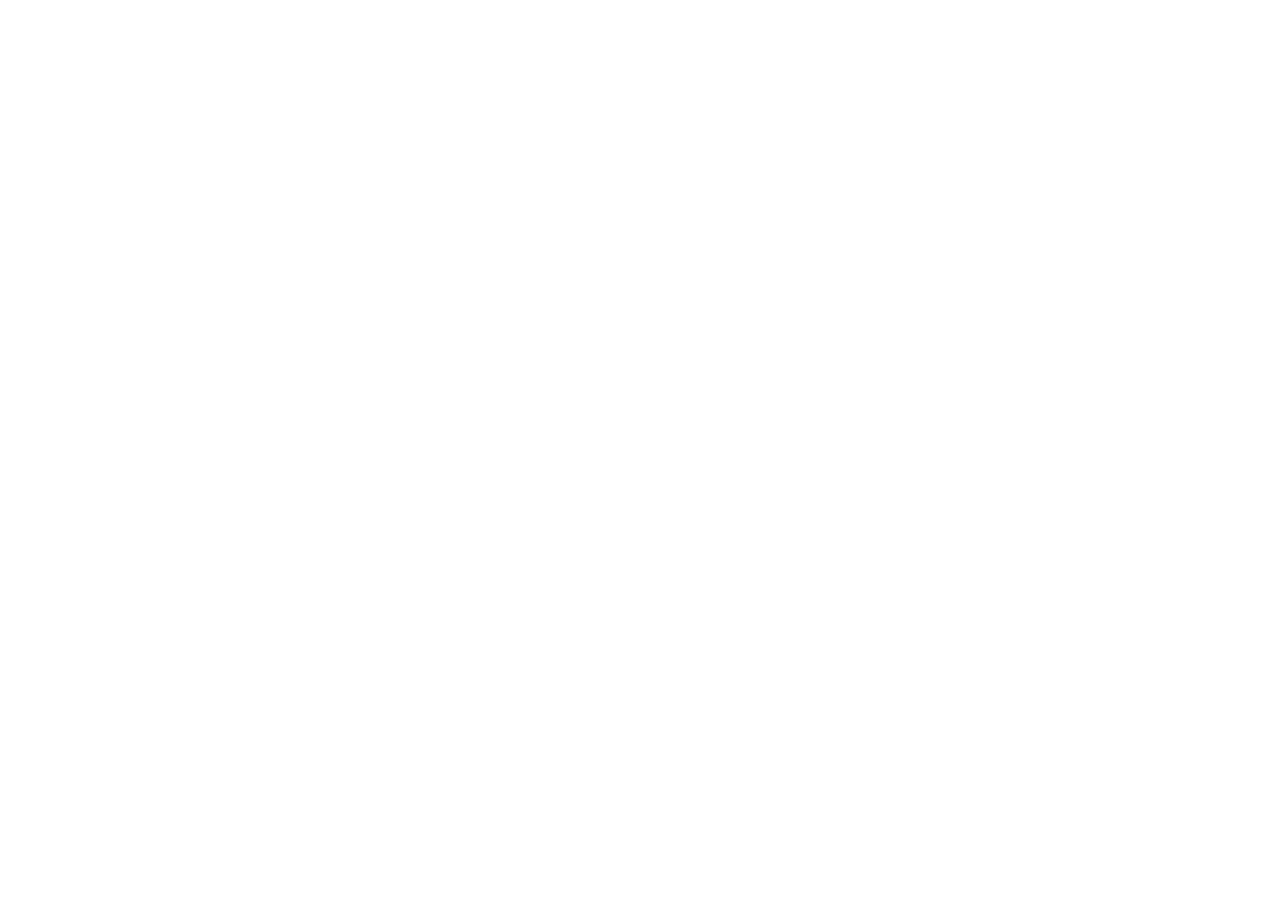
==== index.html @ 00e2d06c "Initial commit" ====
<!DOCTYPE html>
<html lang="ru">
<head>
  <meta charset="UTF-8">
  <meta name="viewport" content="width=device-width, initial-scale=1.0">
  <title>Научиться учиться</title>
</head>
<body>
  <div class="page">
    <header class="header">

    </header>
    <main class="content">
      <section class="description">
      </section>

      <section class="digits">
      </section>

      <section class="feinman">
      </section>

      <section class="kaufman">
      </section>
    </main>
    <footer class="footer">

    </footer>
  </div>
</body>
</html>
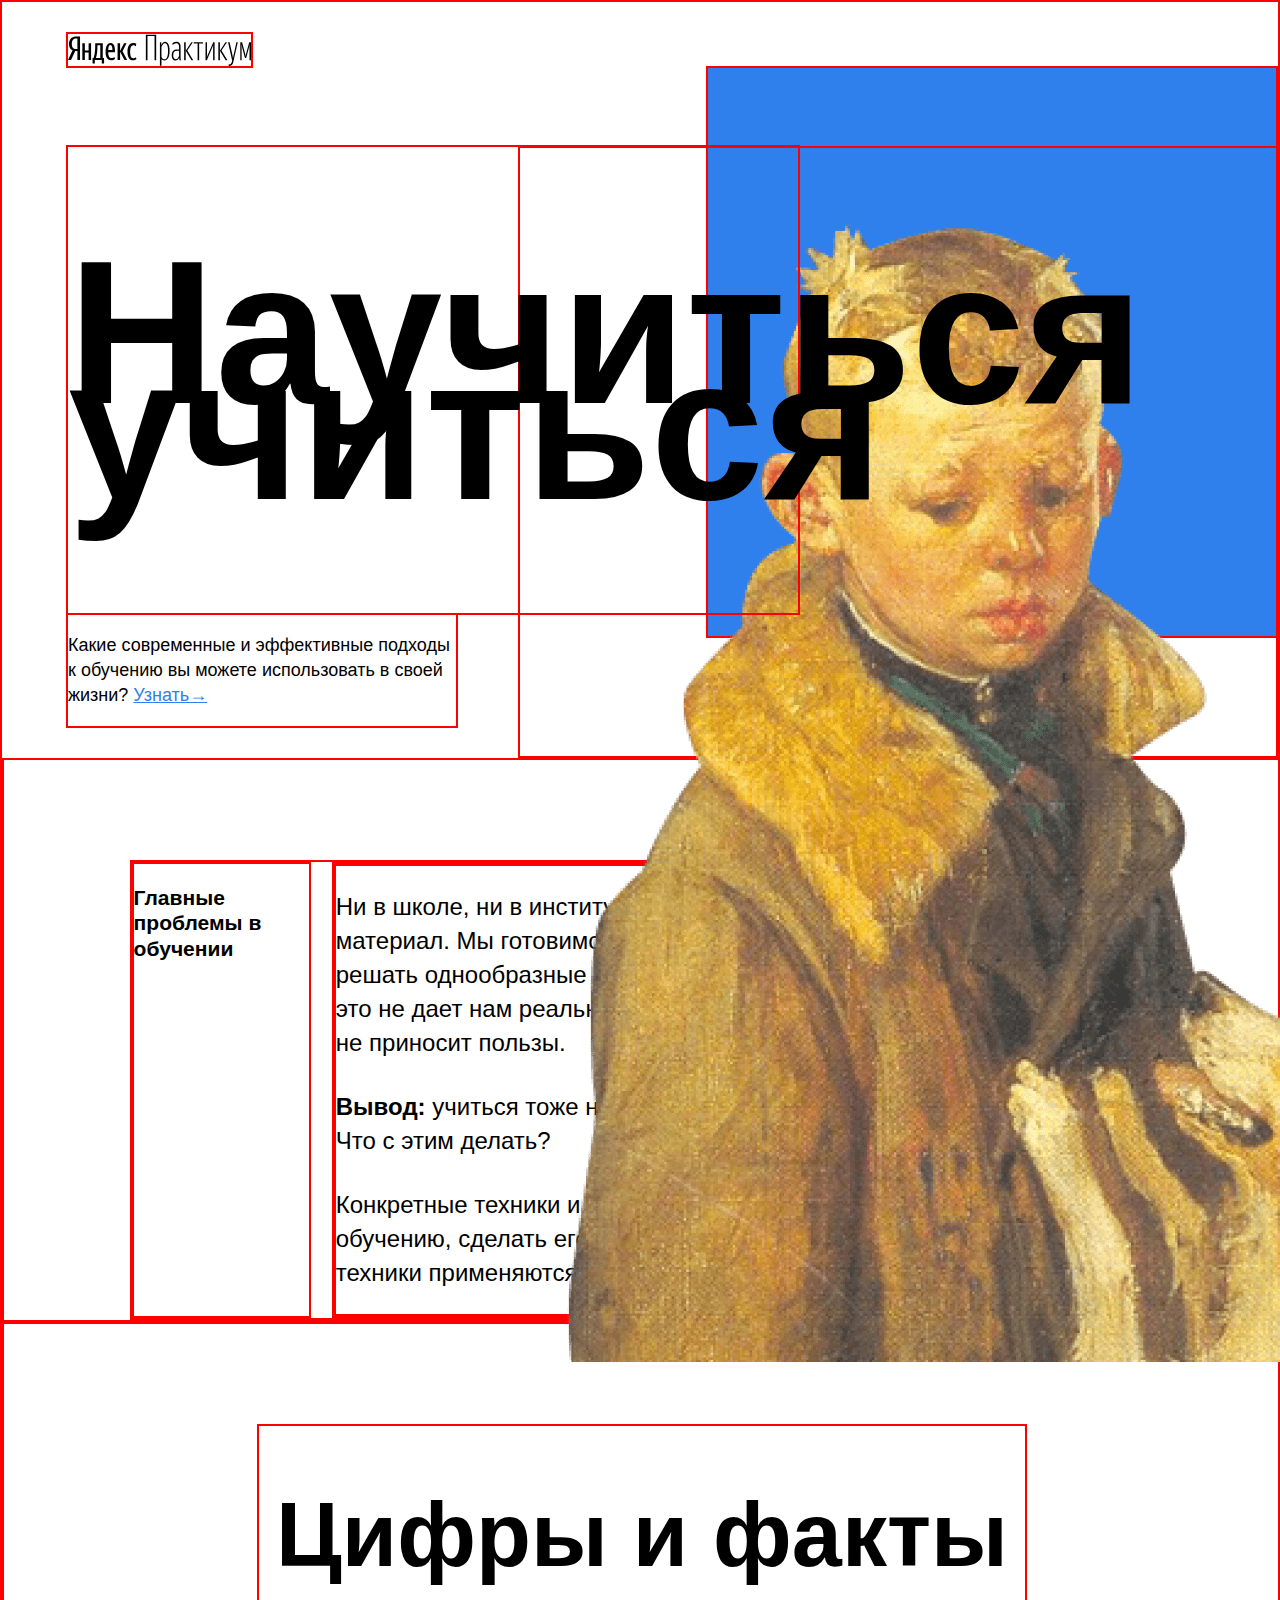
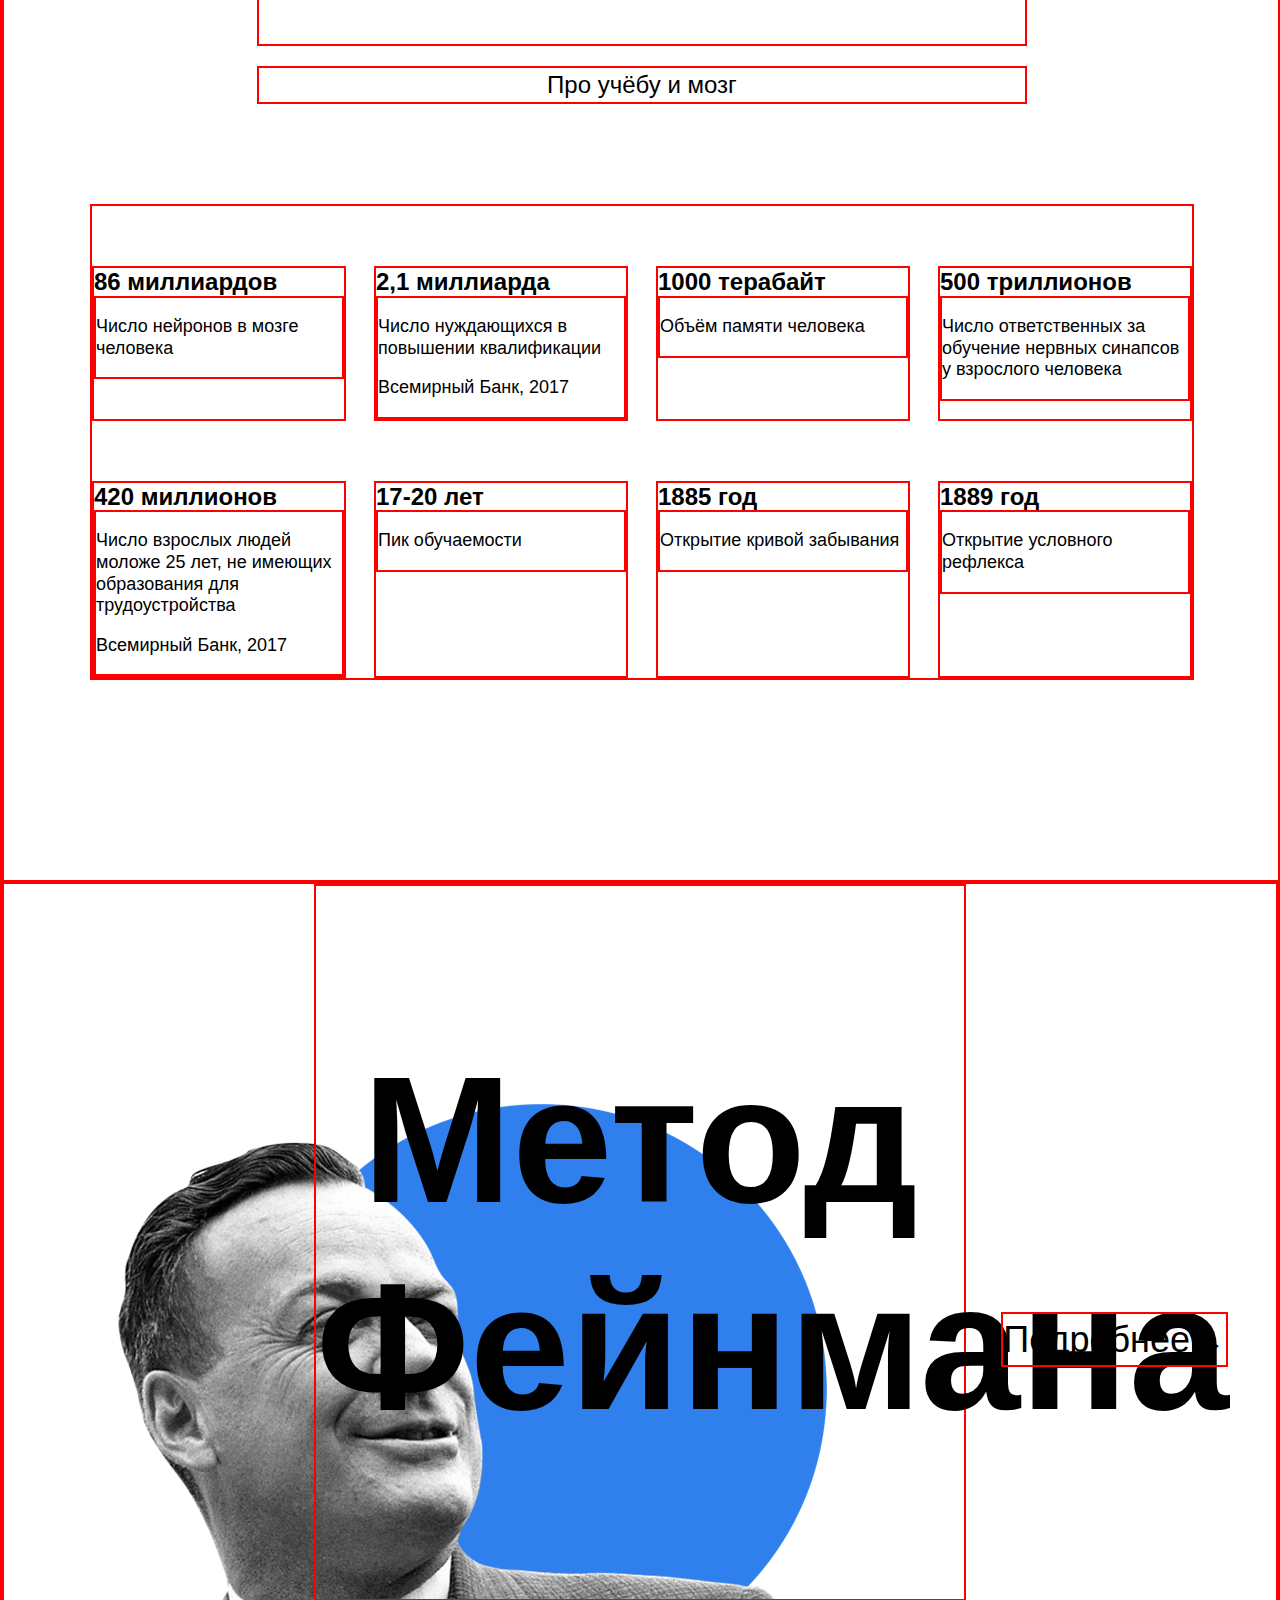
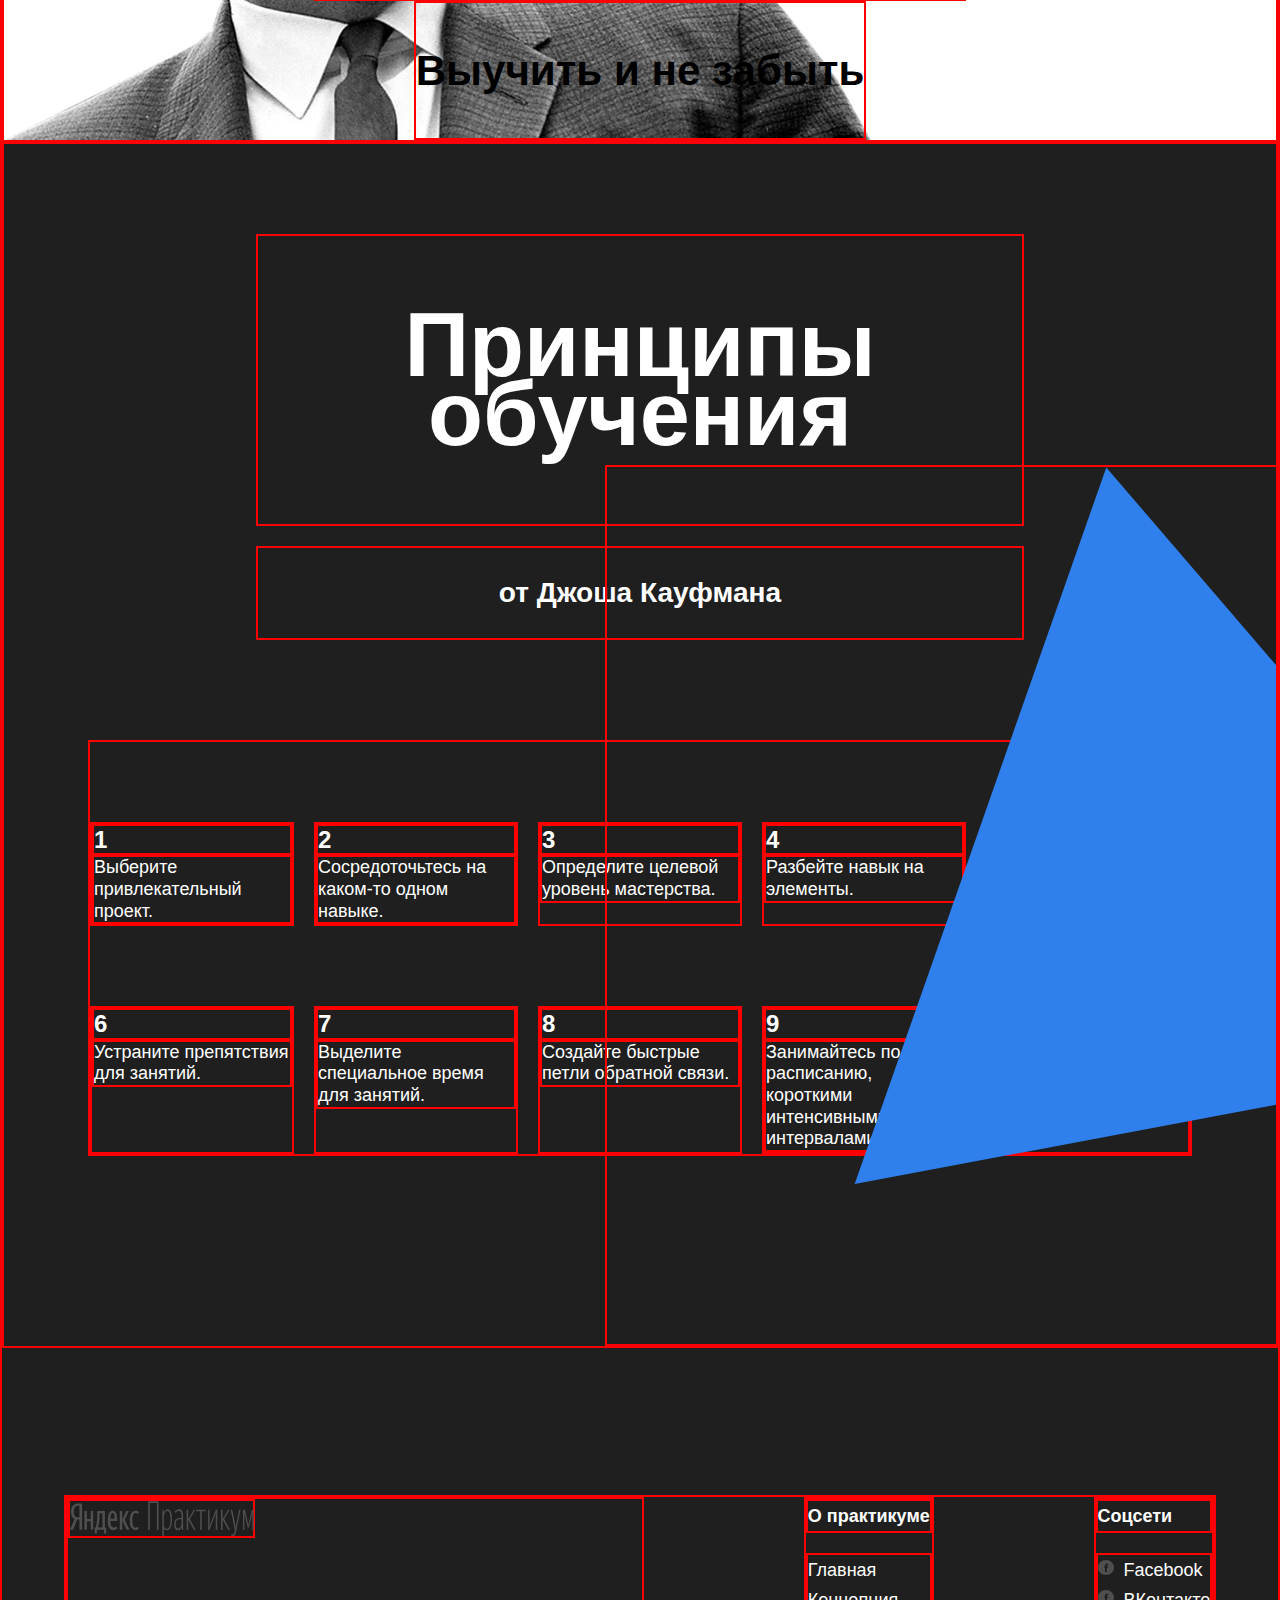
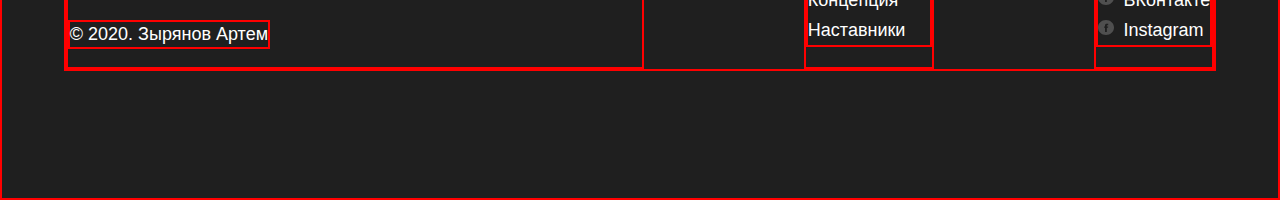
==== commit d5519d10: "Проектная работа 1" ====
--- a/index.html
+++ b/index.html
@@ -3,28 +3,193 @@
 <head>
   <meta charset="UTF-8">
   <meta name="viewport" content="width=device-width, initial-scale=1.0">
+  <link rel="stylesheet" href="/styles/normalize.css">
+  <link rel="stylesheet" href="/styles/style.css">
   <title>Научиться учиться</title>
 </head>
 <body>
   <div class="page">
     <header class="header">
+      <div class="logo logo_place_header">
+        <img src="./images/logo_place_header.svg" alt="Лого">
+      </div>
+      <div class="header__title">
+        <h1>Научиться учиться</h1>
+      </div>
 
+      <div class="header__subtitle">
+        <p>Какие современные и эффективные подходы к обучению
+          вы можете использовать в своей жизни?
+           <a class="header__link" href="#">Узнать&#8594;</a></p>
+      </div>
+
+            <div class="header__main-illustration">
+        <img src="./images/header-image.png" alt="Опять двойка">
+      </div>
+      <div class="header__square-pic">
+      </div>
     </header>
     <main class="content">
       <section class="description">
+        <div class="two-columns">
+          <div class="two-columns__brief"><h3>Главные проблемы в обучении</h3></div>
+          <div class="two-columns__main-text">
+            <div class="two-columns__paragraph">
+            <p>
+              Ни в школе, ни в институте нас не учат тому, как правильно
+               изучать материал. Мы готовимся к экзаменам и учим билеты.
+              Мы тренируемся решать однообразные задачи, чтобы лучше
+              сдать тест, но часто в итоге это не дает нам реального знания.
+            Зубрежка быстро выветривается и не приносит пользы.</p>
+            <p class="two-columns__paragraph_otstupy">
+            <span class="two-columns__span-accent">Вывод:</span> учиться
+            тоже нужно уметь, но почему-то этому мало где учат. Что с этим
+            делать?</p>
+            <p>
+              Конкретные техники и упражнения помогают изменить подход
+              к обучению, сделать его эффективным и захватывающим. Эти же
+              техники применяются на примере обучения в Практикуме.</p>
+            </div>
+          </div>
+          </div>
       </section>
 
       <section class="digits">
+        <div class="section-title"><h2>Цифры и факты</h2></div>
+        <div class="section-subtitle">Про учёбу и мозг</div>
+        <div class="table">
+          <div class="table__cell">
+            <h3 class="table__heading">86 миллиардов</h3>
+            <div class="table__text">
+              <p>Число нейронов в мозге человека</p>
+            </div>
+          </div>
+          <div class="table__cell">
+            <h3 class="table__heading">2,1 миллиарда</h3>
+            <div class="table__text">
+              <p>Число нуждающихся в повышении квалификации</p>
+              <p>Всемирный Банк, 2017</p>
+            </div>
+          </div>
+          <div class="table__cell">
+            <h3 class="table__heading">1000 терабайт</h3>
+            <div class="table__text">
+              <p>Объём памяти человека</p>
+            </div>
+          </div>
+          <div class="table__cell">
+            <h3 class="table__heading">500 триллионов</h3>
+            <div class="table__text"><p>Число ответственных за обучение нервных синапсов у взрослого человека</p></div>
+          </div>
+          <div class="table__cell">
+            <h3 class="table__heading">420 миллионов</h3>
+            <div class="table__text">
+              <p>Число взрослых людей моложе 25 лет,
+                 не имеющих образования для трудоустройства</p>
+              <p>Всемирный Банк, 2017</p>
+            </div>
+          </div>
+          <div class="table__cell">
+            <h3 class="table__heading">17-20 лет</h3>
+            <div class="table__text">
+              <p>Пик обучаемости</p>
+            </div>
+          </div>
+          <div class="table__cell">
+            <h3 class="table__heading">1885 год</h3>
+            <div class="table__text">
+              <p>Открытие кривой забывания</p>
+            </div>
+          </div>
+          <div class="table__cell">
+            <h3 class="table__heading">1889 год</h3>
+            <div class="table__text">
+              <p>Открытие условного рефлекса</p>
+            </div>
+          </div>
+        </div>
       </section>
 
-      <section class="feinman">
+      <section class="feynman">
+        <div class="feynman__title"><h2>Метод Фейнмана</h2></div>
+        <div class="feynman__subtitle"><h3>Выучить и не забыть</h3></div>
+        <div class="feynman_link">Подробнее&#8594;</div>
       </section>
 
       <section class="kaufman">
+        <div class="section-title  section-title_theme_dark"><h2>Принципы обучения</h2></div>
+        <div class="section-subtitle  section-subtitle_theme_dark"><h3>от Джоша Кауфмана</h3></div>
+        <div class="table table_theme_dark">
+          <div class="table_cell table__cell_theme_dark">
+            <div class="table__heading table__heading_theme_dark">1</div>
+            <div class="table__text table__text_theme_dark">Выберите привлекательный проект.</div>
+          </div>
+          <div class="table_cell table__cell_theme_dark">
+            <div class="table__heading table__heading_theme_dark">2</div>
+            <div class="table__text table__text_theme_dark">Сосредоточьтесь на каком-то одном навыке.</div>
+          </div>
+          <div class="table_cell table__cell_theme_dark">
+            <div class="table__heading table__heading_theme_dark">3</div>
+            <div class="table__text table__text_theme_dark">Определите целевой уровень мастерства.</div>
+          </div>
+          <div class="table_cell table__cell_theme_dark">
+            <div class="table__heading table__heading_theme_dark">4</div>
+            <div class="table__text table__text_theme_dark">Разбейте навык на элементы.</div>
+          </div>
+          <div class="table_cell table__cell_theme_dark">
+            <div class="table__heading table__heading_theme_dark">5</div>
+            <div class="table__text table__text_theme_dark">Приготовьте всё необходимое для занятий.</div>
+          </div>
+          <div class="table_cell table__cell_theme_dark">
+            <div class="table__heading table__heading_theme_dark">6</div>
+            <div class="table__text table__text_theme_dark">Устраните препятствия для занятий.</div>
+          </div>
+          <div class="table_cell table__cell_theme_dark">
+            <div class="table__heading table__heading_theme_dark">7</div>
+            <div class="table__text table__text_theme_dark">Выделите специальное время для занятий.</div>
+          </div>
+          <div class="table_cell table__cell_theme_dark">
+            <div class="table__heading table__heading_theme_dark">8</div>
+            <div class="table__text table__text_theme_dark">Создайте быстрые петли обратной связи.</div>
+          </div>
+          <div class="table_cell table__cell_theme_dark">
+            <div class="table__heading table__heading_theme_dark">9</div>
+            <div class="table__text table__text_theme_dark">Занимайтесь по расписанию, короткими интенсивными интервалами.</div>
+          </div>
+          <div class="table_cell table__cell_theme_dark">
+            <div class="table__heading table__heading_theme_dark">10</div>
+            <div class="table__text table__text_theme_dark">Уделяйте внимание количеству и скорости.</div>
+          </div>
+        </div>
+        <div class="kaufman__triangle">
+          <img src="./images/kaufman-triangle.svg" alt="Треугольник"></div>
       </section>
     </main>
     <footer class="footer">
-
+      <div class="footer__columns">
+        <div class="footer__column_content_copyright">
+          <div class="logo logo_place_footer">
+            <img src="./images/logo_place_footer.svg" alt="Лого">
+          </div>
+          <div class="footer__author">&copy; 2020. Зырянов Артем</div>
+        </div>
+        <div class="footer__column_content_info">
+          <div class="footer__column-heading">О практикуме</div>
+          <div class="footer__column-links">
+              <a class="footer__link" href="#">Главная</a>
+              <a class="footer__link" href="#">Концепция</a>
+              <a class="footer__link" href="#">Наставники</a>
+          </div>
+        </div>
+        <div class="footer__column_content_social">
+          <div class="footer__column-heading">Соцсети</div>
+          <div class="footer__column-links">
+              <a class="footer__link" href="#"><img class="footer__social-icons" src="./images/facebook_color_white.svg" alt="Иконка Фейсбука">Facebook</a>
+              <a class="footer__link" href="#"><img class="footer__social-icons" src="./images/facebook_color_white.svg" alt="Иконка Контакта">ВКонтакте</a>
+              <a class="footer__link" href="#"><img class="footer__social-icons" src="./images/facebook_color_white.svg" alt="Иконка Инстаграма">Instagram</a>
+          </div>
+        </div>
+      </div>
     </footer>
   </div>
 </body>
--- a/styles/style.css
+++ b/styles/style.css
@@ -0,0 +1,297 @@
+.page {
+  min-width: 1100px;
+  /* мы ещё не умеем делать мобильную версию сайта, */
+  /* поэтому выше установлена минимальная ширина страницы */
+  max-width: 1600px;
+  /* выше установили ограничение по максимальной ширине */
+  margin: 0 auto;
+  /* выше для экранов больше 1600px отцентрировали весь контент */
+  font-family: 'Helvetica Neue', 'Arial', 'sans-serif';
+  color: 000;
+}
+.content{
+    display: flex;
+  flex-direction: column;
+}
+div, section {
+  border: 2px solid red;
+}
+.header {
+  height: 100vh;
+  min-height: 600px;
+  max-height: 756px;
+  width: 100%;
+  display: flex;
+  align-items: center;
+  position: relative;
+  /* выше установили ограничения для секции */
+}
+
+.logo{
+  width: 183px;
+  height: 32px;
+}
+
+.logo_place_header{
+  position: absolute;
+  top: 30px;
+  left: 64px;
+  z-index: 5;
+}
+.header__title{
+  width: 730px;
+  margin-left: 64px;
+  line-height: 96px;
+  font-size: 102px;
+  font-weight: bold;
+  z-index: 1;
+}
+.header__subtitle{
+  position: absolute;
+  width: 388px;
+  left: 64px;
+  bottom: 30px;
+  z-index: 5;
+  line-height: 25px;
+  font-size: 18px;
+  font-weight: normal;
+}
+.header__link{
+color: #2f80ed;
+}
+.header__main-illustration{
+  position: absolute;
+  bottom: 0;
+  right: 0;
+  width: 756px;
+  height: 608px;
+}
+.header__square-pic {
+  height: 568px;
+  width: 568px;
+  background-color: #2f80ed;
+  position: absolute;
+  right: 0;
+  top: 64px;
+  z-index: -1;
+}
+
+.content{
+  display: flex;
+}
+
+.description{
+  display: flex;
+  align-items: center;
+  padding-top: 100px;
+  width: 100%;
+}
+.two-columns{
+  display: flex;
+  justify-content: space-between;
+  width: 80%;
+  min-width: 784px;
+  margin: 0 auto 0;
+}
+.two-columns__brief{
+  width: 175px;
+  line-height: 1.2;
+  font-size: 18px;
+  font-weight: normal;
+}
+.two-columns__main-text{
+  width: 80%;
+  min-width: 784px;
+}
+.two-columns__paragraph{
+  line-height: 34px;
+  font-size: 24px;
+  font-weight: normal;
+}
+.two-columns__paragraph_otstupy{
+margin: 30px 0;
+}
+.two-columns__span-accent{
+  line-height: 34px;
+  font-size: 24px;
+  font-weight: bold;
+}
+
+.digits{
+  display: flex;
+  flex-direction: column;
+  align-items: center;
+  width: 100%;
+  padding: 100px 0;
+  }
+.section-title{
+  width: 60%;
+  margin-bottom: 20px;
+  line-height: 69px;
+  font-size: 60px;
+  font-weight: bold;
+  text-align: center;
+}
+.section-title_theme_dark{
+  color: white;
+}
+.section-subtitle_theme_dark{
+  color: white;
+}
+.section-subtitle{
+  width: 60%;
+  line-height: 34px;
+  font-size: 24px;
+  font-weight: normal;
+  text-align: center;
+}
+
+.table{
+  width: 1100px;
+  display: flex;
+  justify-content: space-between;
+  flex-wrap: wrap;
+  margin: 100px auto;
+}
+.table__cell{
+  width: 250px;
+  margin-top: 60px;
+}
+.table__cell_theme_dark {
+  width: 200px;
+  color: white;
+  margin-right: 0;
+  margin-top: 80px;
+}
+.table__heading{
+  line-height: 1.15;
+  font-size: 24px;
+  font-weight: bold;
+  paddinf: 0;
+  margin: 0;
+}
+.table__text{
+  line-height: 1.2;
+  font-size: 18px;
+  font-weight: normal;
+  paddinf: 0;
+  margin: 0;
+}
+
+.feynman{
+  background-image: url(../images/feynman.png);
+  background-size: 867px 637px;
+  background-position: left bottom;
+  background-repeat: no-repeat;
+  display: flex;
+  flex-direction: column;
+  position: relative;
+  align-items: center;
+}
+.feynman__title{
+  width: 648px;
+  line-height: 1.15;
+  font-size: 120px;
+  font-weight: bold;
+  text-align: center;
+}
+.feynman__subtitle{
+  line-height: 51px;
+  font-size: 36px;
+  font-weight: normal;
+}
+.feynman_link{
+  position: absolute;
+  top: 50%;
+  right: 48px;
+  line-height: 51px;
+  font-size: 36px;
+  font-weight: normal;
+}
+
+.kaufman{
+  display: flex;
+  flex-direction: column;
+  position: relative;
+  align-items: center;
+  background-color:#1f1f1f;
+  padding: 90px 0;
+  overflow: hidden;
+}
+.kaufman__triangle{
+  position: absolute;
+  right: -210px;
+  bottom: 0;
+  width: 877px;
+  height: 877px;
+}
+
+.footer{
+ background-color:#1f1f1f;
+  display: flex;
+  color: white;
+  flex-basis: 711px;
+  min-height: 350px;
+  padding: 60px 0 40px;
+}
+.footer__columns{
+  display: flex;
+  width: 90%;
+  margin: auto;
+}
+.footer__column_content_copyright{
+  width: 50%;
+  display: flex;
+  flex-direction: column;
+  justify-content: space-between;
+  align-items: flex-start;
+}
+
+.logo_place_footer{
+  height: 35px;
+}
+
+.footer__column_content_info{
+  margin: auto;
+  display: flex;
+  flex-direction: column;
+}
+
+.footer__column_content_social{
+  margin-right: 0;
+  display: flex;
+  flex-direction: column;
+}
+
+.footer__column-links{
+  display: flex;
+  flex-direction: column;
+  line-height: 30px;
+  font-size: 18px;
+  font-weight: normal;
+  margin-bottom: 20px;
+}
+
+.footer__author{
+  line-height: 25px;
+  font-size: 18px;
+  font-weight: normal;
+  margin: 18px 0;
+}
+.footer__column-heading{
+  line-height: 30px;
+  font-size: 18px;
+  font-weight: bold;
+  margin-bottom: 20px;
+}
+
+.footer__social-icons{
+  width: 16px;
+  height: 16px;
+  margin-right: 10px;
+}
+
+.footer__link{
+  color: white;
+  text-decoration: none;
+}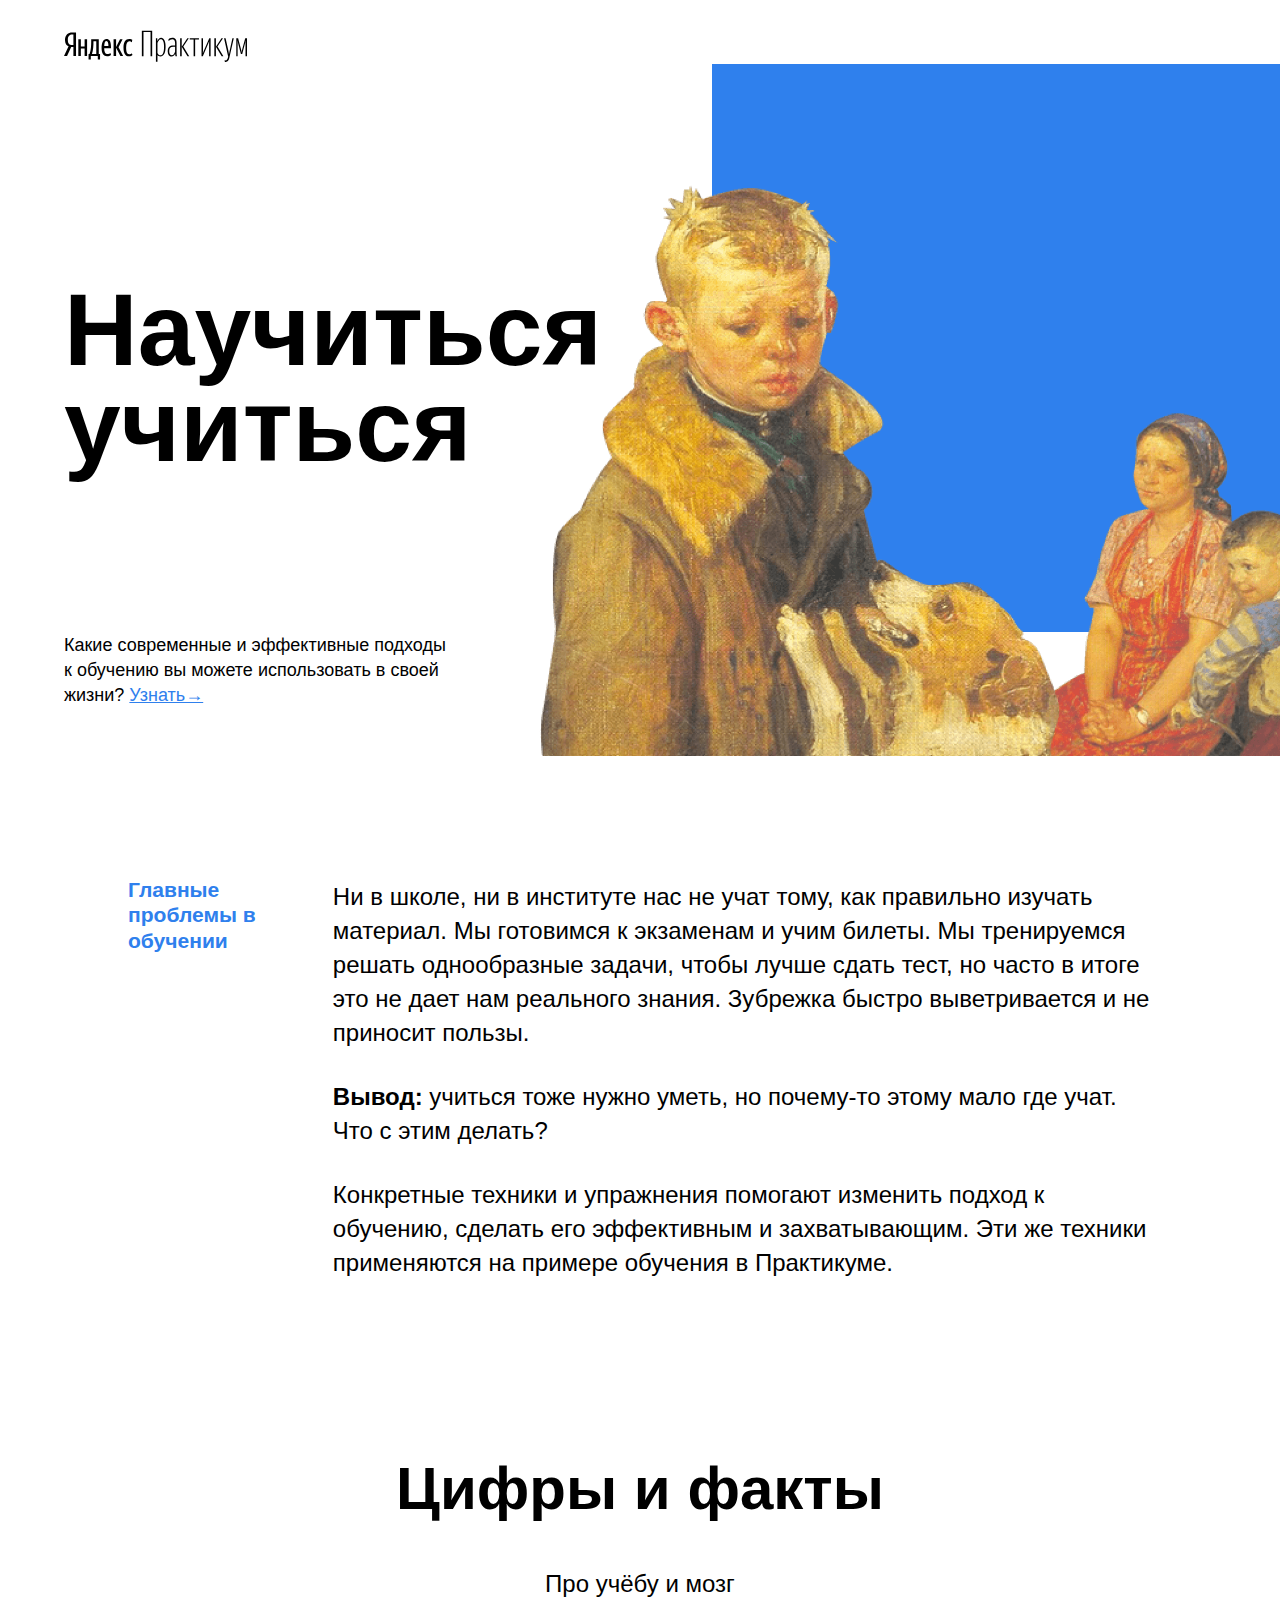
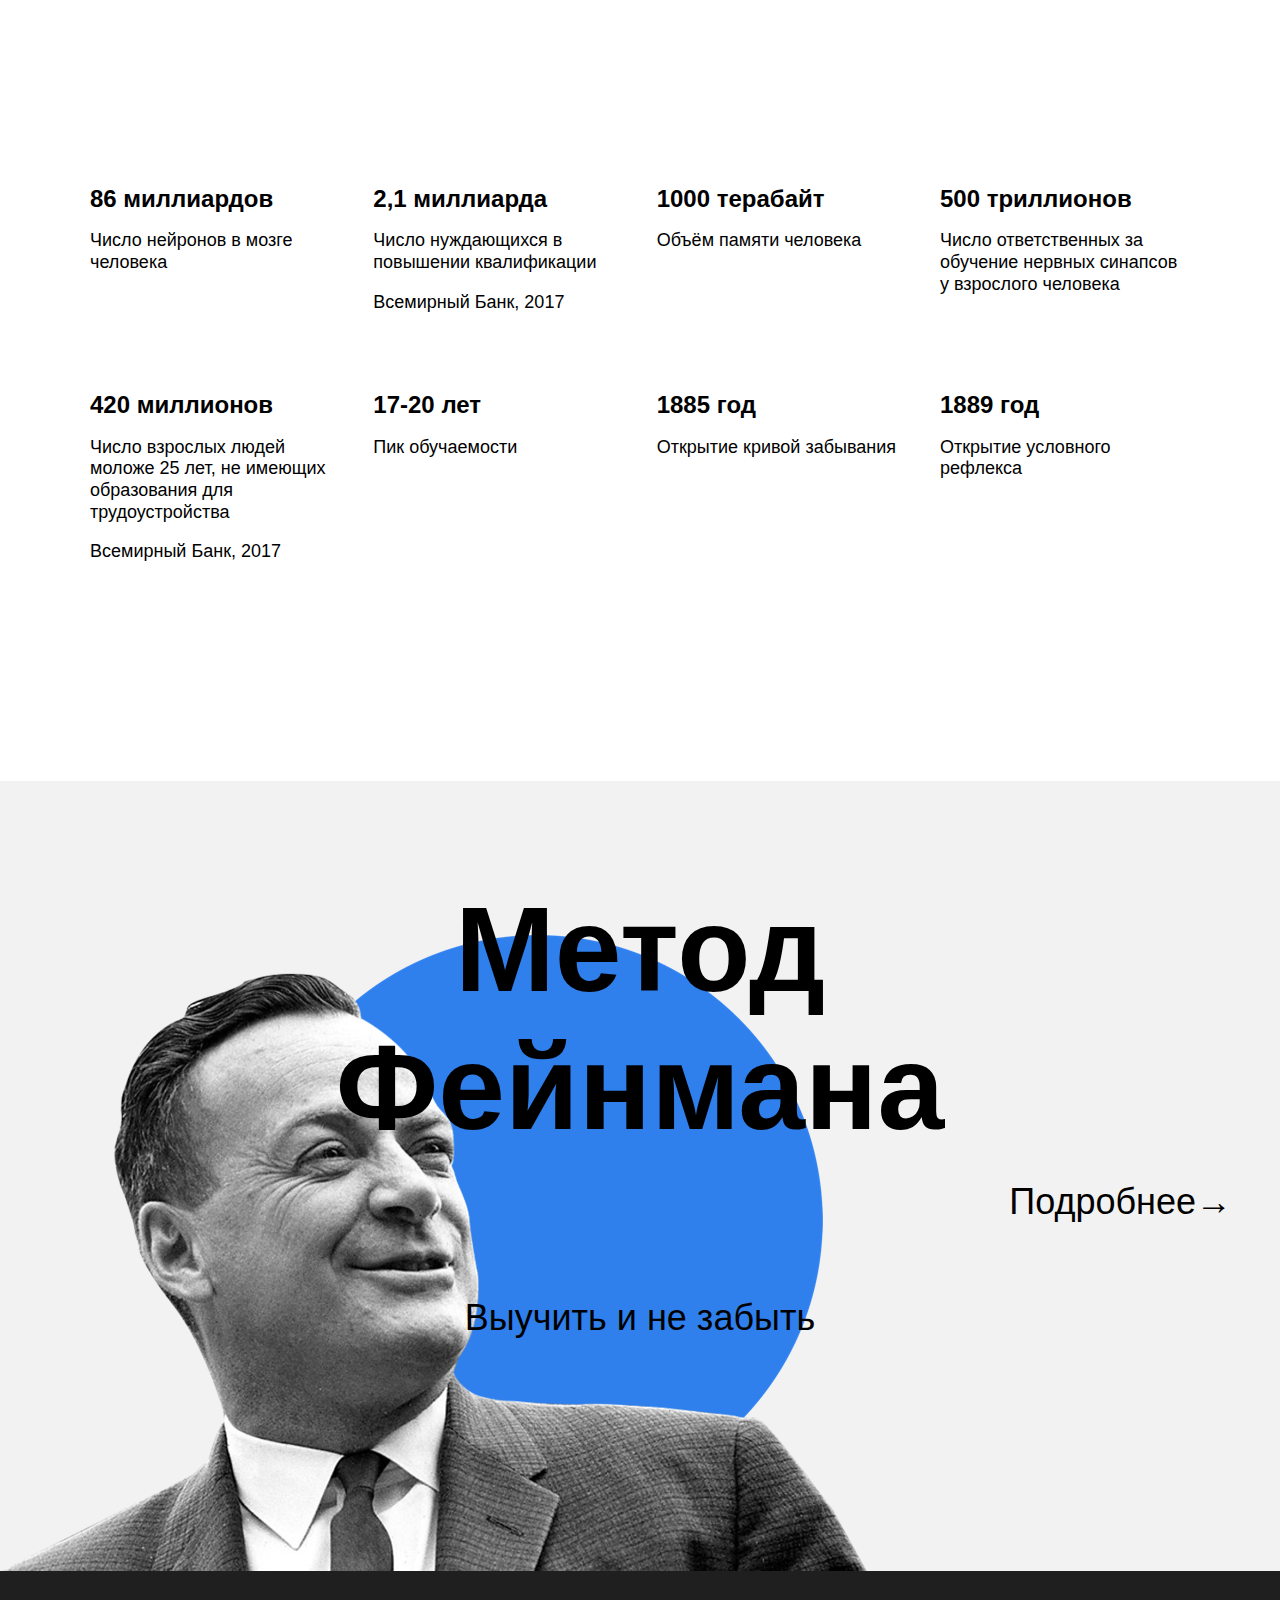
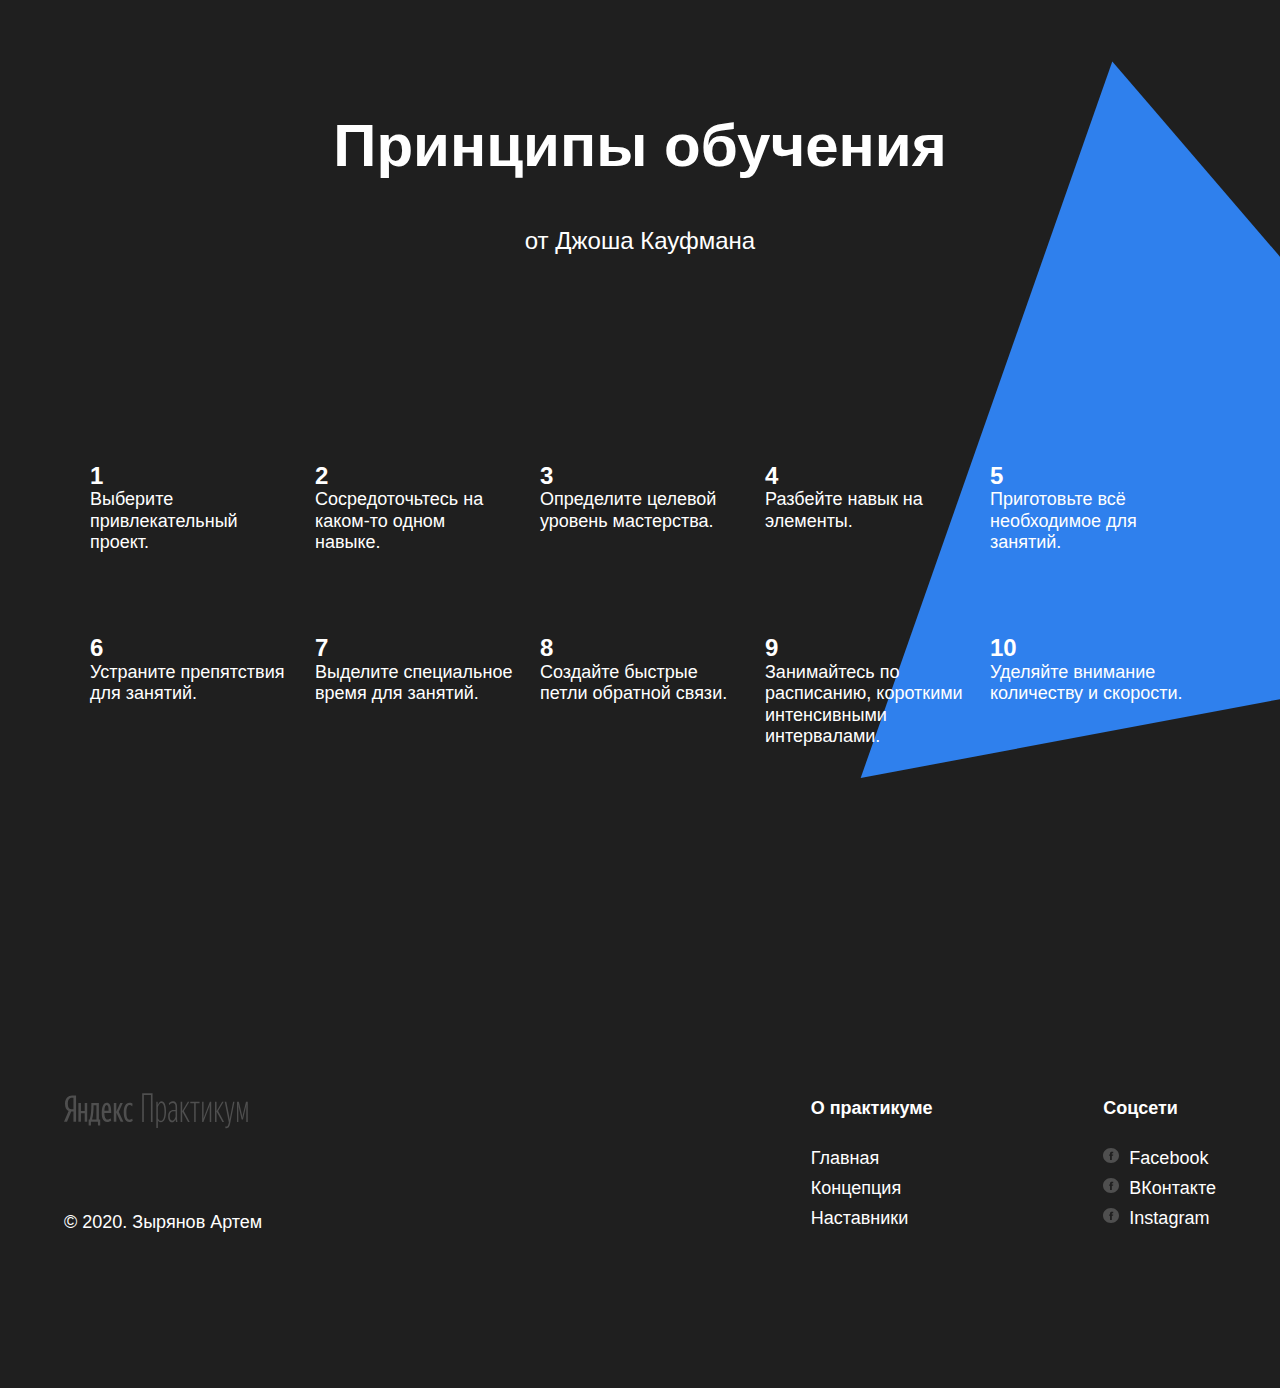
==== commit b8be0bf9: "Подключил стили" ====
--- a/index.html
+++ b/index.html
@@ -4,7 +4,7 @@
   <meta charset="UTF-8">
   <meta name="viewport" content="width=device-width, initial-scale=1.0">
   <link rel="stylesheet" href="/styles/normalize.css">
-  <link rel="stylesheet" href="/styles/style.css">
+  <link rel="stylesheet" href="./styles/style.css">
   <title>Научиться учиться</title>
 </head>
 <body>
@@ -13,19 +13,14 @@
       <div class="logo logo_place_header">
         <img src="./images/logo_place_header.svg" alt="Лого">
       </div>
-      <div class="header__title">
-        <h1>Научиться учиться</h1>
-      </div>
+        <h1 class="header__title">Научиться учиться</h1>
 
       <div class="header__subtitle">
         <p>Какие современные и эффективные подходы к обучению
           вы можете использовать в своей жизни?
            <a class="header__link" href="#">Узнать&#8594;</a></p>
       </div>
-
-            <div class="header__main-illustration">
-        <img src="./images/header-image.png" alt="Опять двойка">
-      </div>
+        <img class="header__main-illustration" src="./images/header-image.png" alt="Опять двойка">
       <div class="header__square-pic">
       </div>
     </header>
@@ -55,8 +50,8 @@
       </section>
 
       <section class="digits">
-        <div class="section-title"><h2>Цифры и факты</h2></div>
-        <div class="section-subtitle">Про учёбу и мозг</div>
+        <h2 class="section-title">Цифры и факты</h2>
+        <h3 class="section-subtitle">Про учёбу и мозг</h3>
         <div class="table">
           <div class="table__cell">
             <h3 class="table__heading">86 миллиардов</h3>
@@ -111,14 +106,13 @@
       </section>
 
       <section class="feynman">
-        <div class="feynman__title"><h2>Метод Фейнмана</h2></div>
-        <div class="feynman__subtitle"><h3>Выучить и не забыть</h3></div>
-        <div class="feynman_link">Подробнее&#8594;</div>
+        <h2 class="feynman__title">Метод Фейнмана</h2>
+        <h3 class="feynman__subtitle">Выучить и не забыть</h3>           <a class="feynman_link" href="#">Подробнее&#8594;</a>
       </section>
 
       <section class="kaufman">
-        <div class="section-title  section-title_theme_dark"><h2>Принципы обучения</h2></div>
-        <div class="section-subtitle  section-subtitle_theme_dark"><h3>от Джоша Кауфмана</h3></div>
+        <h2 class="section-title  section-title_theme_dark">Принципы обучения</h2>
+        <h3 class="section-subtitle  section-subtitle_theme_dark">от Джоша Кауфмана</h3>
         <div class="table table_theme_dark">
           <div class="table_cell table__cell_theme_dark">
             <div class="table__heading table__heading_theme_dark">1</div>
--- a/styles/style.css
+++ b/styles/style.css
@@ -1,4 +1,4 @@
-.page {
+﻿.page {
   min-width: 1100px;
   /* мы ещё не умеем делать мобильную версию сайта, */
   /* поэтому выше установлена минимальная ширина страницы */
@@ -13,9 +13,8 @@
     display: flex;
   flex-direction: column;
 }
-div, section {
-  border: 2px solid red;
-}
+
+
 .header {
   height: 100vh;
   min-height: 600px;
@@ -63,7 +62,7 @@
   position: absolute;
   bottom: 0;
   right: 0;
-  width: 756px;
+  width: 765px;
   height: 608px;
 }
 .header__square-pic {
@@ -97,6 +96,7 @@
   width: 175px;
   line-height: 1.2;
   font-size: 18px;
+  color: #2f80ed;
   font-weight: normal;
 }
 .two-columns__main-text{
@@ -152,6 +152,7 @@
   justify-content: space-between;
   flex-wrap: wrap;
   margin: 100px auto;
+  z-index: 2;
 }
 .table__cell{
   width: 250px;
@@ -180,7 +181,9 @@
 
 .feynman{
   background-image: url(../images/feynman.png);
+  background-color: #f2f2f2;
   background-size: 867px 637px;
+  height: 790px;
   background-position: left bottom;
   background-repeat: no-repeat;
   display: flex;
@@ -207,6 +210,8 @@
   line-height: 51px;
   font-size: 36px;
   font-weight: normal;
+  text-decoration: none;
+  color: #000;
 }
 
 .kaufman{
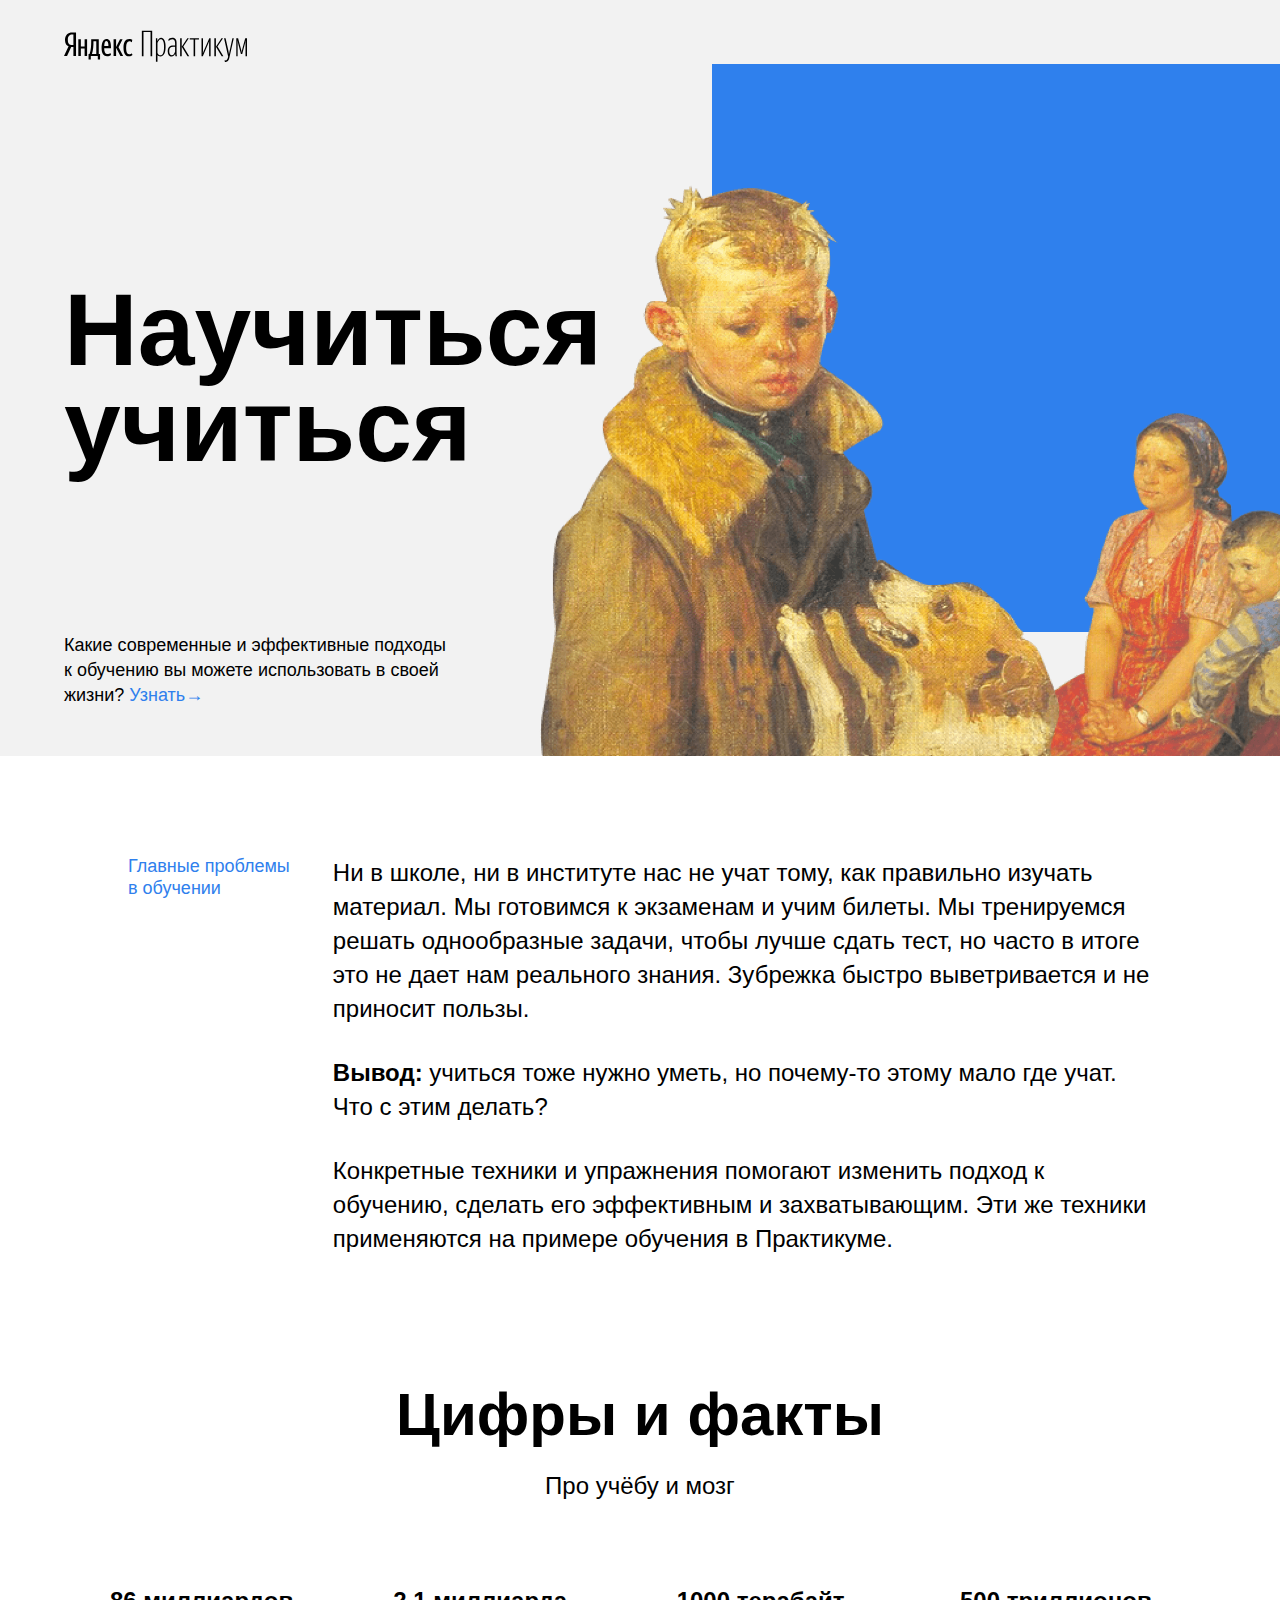
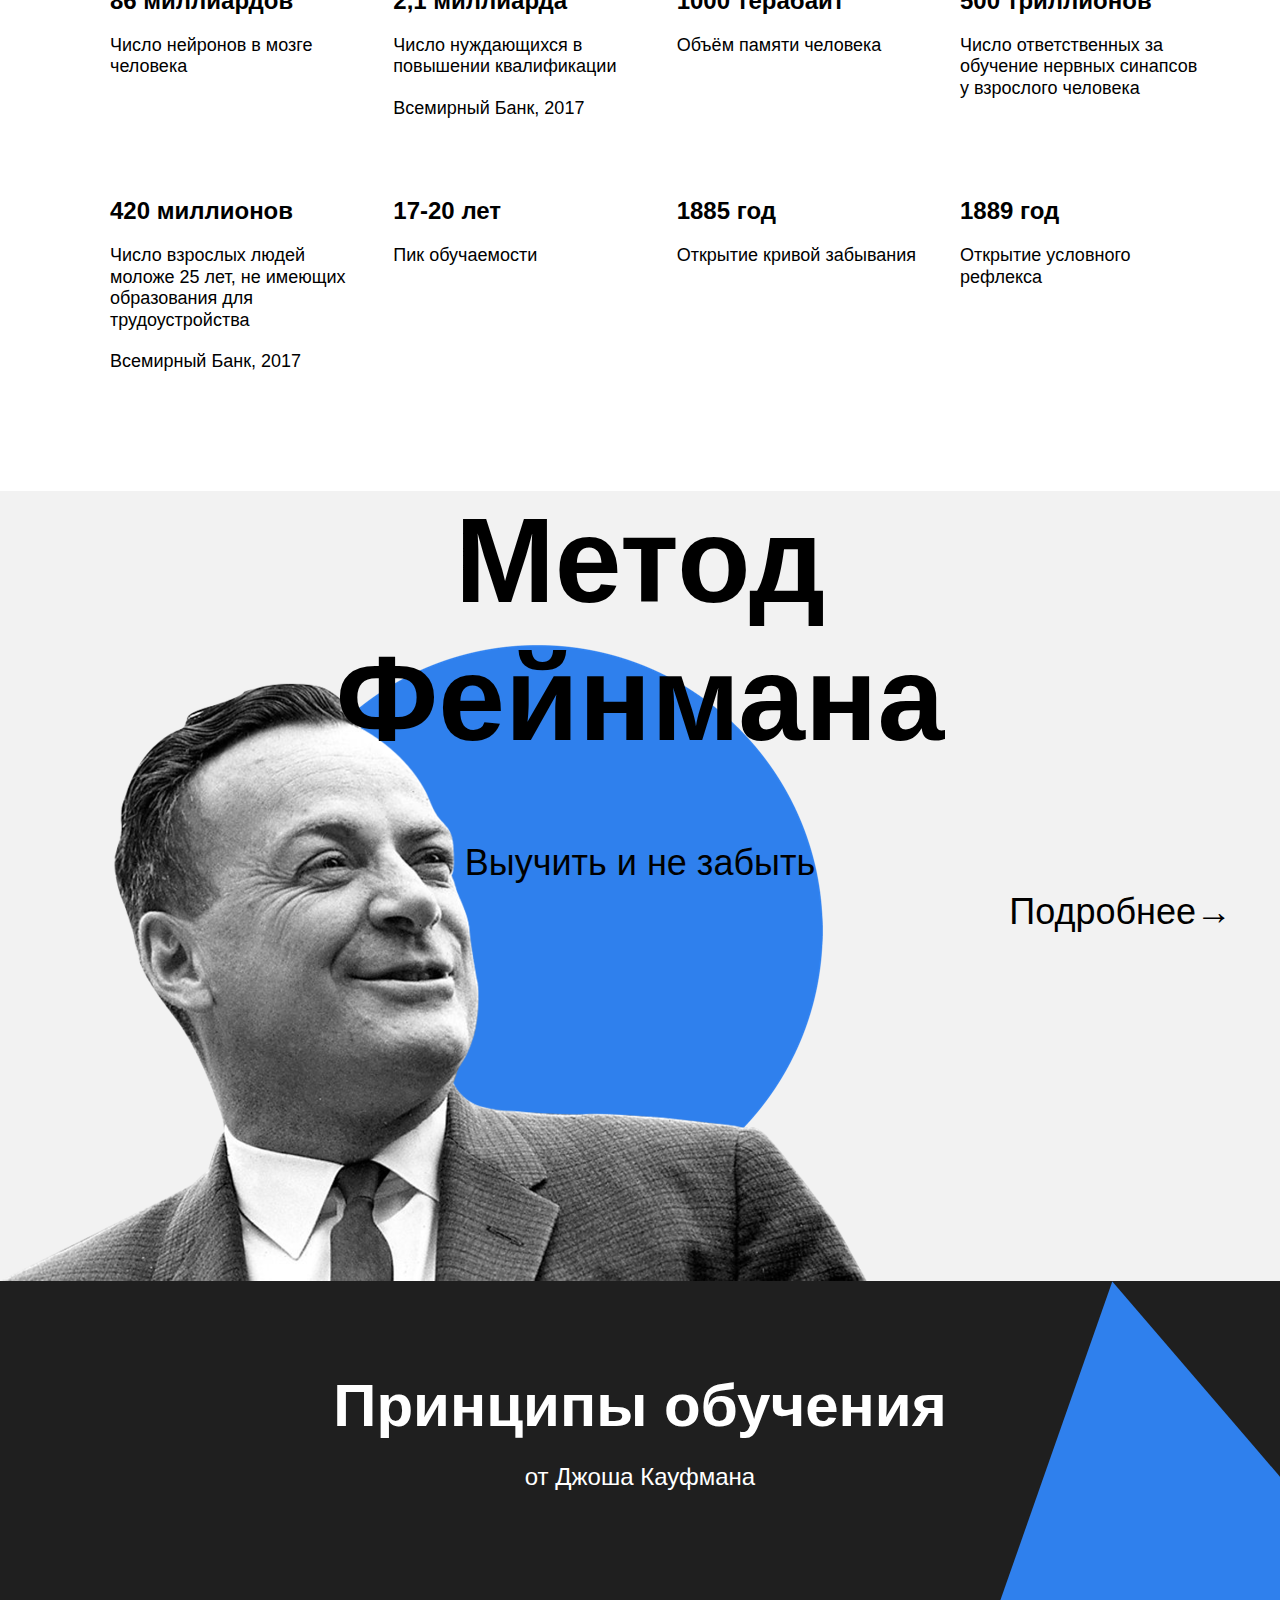
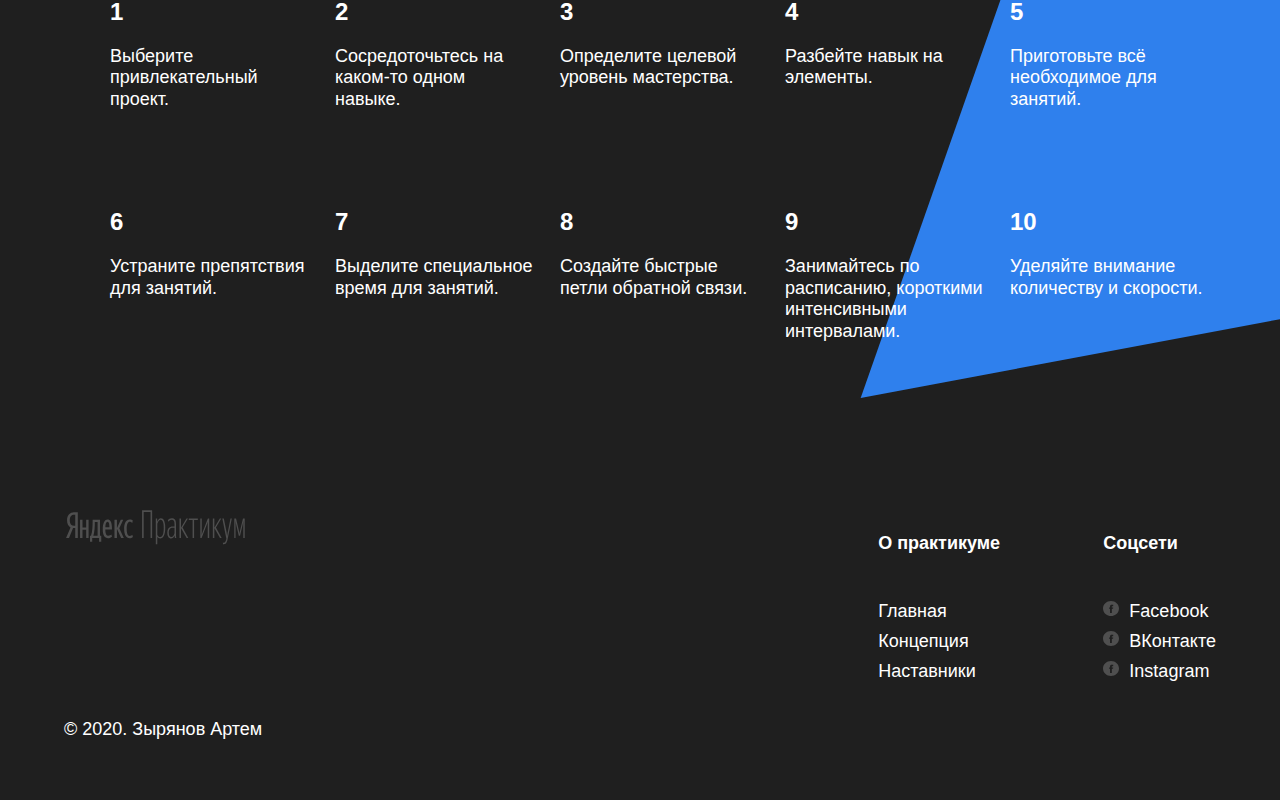
==== commit 9610e925: "Исправленная работа" ====
--- a/index.html
+++ b/index.html
@@ -10,16 +10,12 @@
 <body>
   <div class="page">
     <header class="header">
-      <div class="logo logo_place_header">
-        <img src="./images/logo_place_header.svg" alt="Лого">
-      </div>
+        <img class="logo logo_place_header" src="./images/logo_place_header.svg" alt="Лого">
         <h1 class="header__title">Научиться учиться</h1>
 
-      <div class="header__subtitle">
-        <p>Какие современные и эффективные подходы к обучению
+        <p class="header__subtitle">Какие современные и эффективные подходы к обучению
           вы можете использовать в своей жизни?
            <a class="header__link" href="#">Узнать&#8594;</a></p>
-      </div>
         <img class="header__main-illustration" src="./images/header-image.png" alt="Опять двойка">
       <div class="header__square-pic">
       </div>
@@ -27,16 +23,15 @@
     <main class="content">
       <section class="description">
         <div class="two-columns">
-          <div class="two-columns__brief"><h3>Главные проблемы в обучении</h3></div>
+         <h3 class="two-columns__brief">Главные проблемы в обучении</h3>
           <div class="two-columns__main-text">
-            <div class="two-columns__paragraph">
-            <p>
+             <p class="two-columns__paragraph">
               Ни в школе, ни в институте нас не учат тому, как правильно
                изучать материал. Мы готовимся к экзаменам и учим билеты.
               Мы тренируемся решать однообразные задачи, чтобы лучше
               сдать тест, но часто в итоге это не дает нам реального знания.
             Зубрежка быстро выветривается и не приносит пользы.</p>
-            <p class="two-columns__paragraph_otstupy">
+            <p class="two-columns__paragraph">
             <span class="two-columns__span-accent">Вывод:</span> учиться
             тоже нужно уметь, но почему-то этому мало где учат. Что с этим
             делать?</p>
@@ -44,144 +39,126 @@
               Конкретные техники и упражнения помогают изменить подход
               к обучению, сделать его эффективным и захватывающим. Эти же
               техники применяются на примере обучения в Практикуме.</p>
-            </div>
           </div>
           </div>
       </section>
 
       <section class="digits">
         <h2 class="section-title">Цифры и факты</h2>
-        <h3 class="section-subtitle">Про учёбу и мозг</h3>
-        <div class="table">
-          <div class="table__cell">
+        <p class="section-subtitle">Про учёбу и мозг</p>
+        <ul class="table">
+          <li class="table__cell">
             <h3 class="table__heading">86 миллиардов</h3>
-            <div class="table__text">
-              <p>Число нейронов в мозге человека</p>
-            </div>
-          </div>
-          <div class="table__cell">
+              <p class="table__text">Число нейронов в мозге человека</p>
+          </li>
+          <li class="table__cell">
             <h3 class="table__heading">2,1 миллиарда</h3>
-            <div class="table__text">
-              <p>Число нуждающихся в повышении квалификации</p>
-              <p>Всемирный Банк, 2017</p>
-            </div>
-          </div>
-          <div class="table__cell">
+              <p class="table__text">Число нуждающихся в повышении квалификации</p>
+              <p class="table__text">Всемирный Банк, 2017</p>
+          </li>
+          <li class="table__cell">
             <h3 class="table__heading">1000 терабайт</h3>
-            <div class="table__text">
-              <p>Объём памяти человека</p>
-            </div>
-          </div>
-          <div class="table__cell">
+              <p class="table__text">Объём памяти человека</p>
+          </li>
+          <li class="table__cell">
             <h3 class="table__heading">500 триллионов</h3>
-            <div class="table__text"><p>Число ответственных за обучение нервных синапсов у взрослого человека</p></div>
-          </div>
-          <div class="table__cell">
+<p class="table__text">Число ответственных за обучение нервных синапсов у взрослого человека</p>
+          </li>
+          <li class="table__cell">
             <h3 class="table__heading">420 миллионов</h3>
-            <div class="table__text">
-              <p>Число взрослых людей моложе 25 лет,
+              <p class="table__text">Число взрослых людей моложе 25 лет,
                  не имеющих образования для трудоустройства</p>
-              <p>Всемирный Банк, 2017</p>
-            </div>
-          </div>
-          <div class="table__cell">
+              <p class="table__text">Всемирный Банк, 2017</p>
+              </li>
+          <li class="table__cell">
             <h3 class="table__heading">17-20 лет</h3>
-            <div class="table__text">
-              <p>Пик обучаемости</p>
-            </div>
-          </div>
-          <div class="table__cell">
+              <p class="table__text">Пик обучаемости</p>
+          </li>
+          <li class="table__cell">
             <h3 class="table__heading">1885 год</h3>
-            <div class="table__text">
-              <p>Открытие кривой забывания</p>
-            </div>
-          </div>
-          <div class="table__cell">
+              <p class="table__text">Открытие кривой забывания</p>
+          </li>
+          <li class="table__cell">
             <h3 class="table__heading">1889 год</h3>
-            <div class="table__text">
-              <p>Открытие условного рефлекса</p>
-            </div>
-          </div>
-        </div>
+              <p class="table__text">Открытие условного рефлекса</p>
+          </li>
+        </ul>
       </section>
 
       <section class="feynman">
         <h2 class="feynman__title">Метод Фейнмана</h2>
-        <h3 class="feynman__subtitle">Выучить и не забыть</h3>           <a class="feynman_link" href="#">Подробнее&#8594;</a>
+        <p class="feynman__subtitle">Выучить и не забыть</p>           <a class="feynman__link" href="#">Подробнее&#8594;</a>
       </section>
 
       <section class="kaufman">
         <h2 class="section-title  section-title_theme_dark">Принципы обучения</h2>
-        <h3 class="section-subtitle  section-subtitle_theme_dark">от Джоша Кауфмана</h3>
-        <div class="table table_theme_dark">
-          <div class="table_cell table__cell_theme_dark">
-            <div class="table__heading table__heading_theme_dark">1</div>
-            <div class="table__text table__text_theme_dark">Выберите привлекательный проект.</div>
-          </div>
-          <div class="table_cell table__cell_theme_dark">
-            <div class="table__heading table__heading_theme_dark">2</div>
-            <div class="table__text table__text_theme_dark">Сосредоточьтесь на каком-то одном навыке.</div>
-          </div>
-          <div class="table_cell table__cell_theme_dark">
-            <div class="table__heading table__heading_theme_dark">3</div>
-            <div class="table__text table__text_theme_dark">Определите целевой уровень мастерства.</div>
-          </div>
-          <div class="table_cell table__cell_theme_dark">
-            <div class="table__heading table__heading_theme_dark">4</div>
-            <div class="table__text table__text_theme_dark">Разбейте навык на элементы.</div>
-          </div>
-          <div class="table_cell table__cell_theme_dark">
-            <div class="table__heading table__heading_theme_dark">5</div>
-            <div class="table__text table__text_theme_dark">Приготовьте всё необходимое для занятий.</div>
-          </div>
-          <div class="table_cell table__cell_theme_dark">
-            <div class="table__heading table__heading_theme_dark">6</div>
-            <div class="table__text table__text_theme_dark">Устраните препятствия для занятий.</div>
-          </div>
-          <div class="table_cell table__cell_theme_dark">
-            <div class="table__heading table__heading_theme_dark">7</div>
-            <div class="table__text table__text_theme_dark">Выделите специальное время для занятий.</div>
-          </div>
-          <div class="table_cell table__cell_theme_dark">
-            <div class="table__heading table__heading_theme_dark">8</div>
-            <div class="table__text table__text_theme_dark">Создайте быстрые петли обратной связи.</div>
-          </div>
-          <div class="table_cell table__cell_theme_dark">
-            <div class="table__heading table__heading_theme_dark">9</div>
-            <div class="table__text table__text_theme_dark">Занимайтесь по расписанию, короткими интенсивными интервалами.</div>
-          </div>
-          <div class="table_cell table__cell_theme_dark">
-            <div class="table__heading table__heading_theme_dark">10</div>
-            <div class="table__text table__text_theme_dark">Уделяйте внимание количеству и скорости.</div>
-          </div>
-        </div>
-        <div class="kaufman__triangle">
-          <img src="./images/kaufman-triangle.svg" alt="Треугольник"></div>
+        <p class="section-subtitle  section-subtitle_theme_dark">от Джоша Кауфмана</p>
+        <ul class="table table_theme_dark">
+          <li class="table__cell table__cell_theme_dark">
+            <h3 class="table__heading table__heading_theme_dark">1</h3>
+            <p class="table__text table__text_theme_dark">Выберите привлекательный проект.</p>
+          </li>
+          <li class="table__cell table__cell_theme_dark">
+            <h3 class="table__heading table__heading_theme_dark">2</h3>
+            <p class="table__text table__text_theme_dark">Сосредоточьтесь на каком-то одном навыке.</p>
+          </li>
+          <li class="table__cell table__cell_theme_dark">
+            <h3 class="table__heading table__heading_theme_dark">3</h3>
+            <p class="table__text table__text_theme_dark">Определите целевой уровень мастерства.</p>
+          </li>
+          <li class="table__cell table__cell_theme_dark">
+            <h3 class="table__heading table__heading_theme_dark">4</h3>
+            <p class="table__text table__text_theme_dark">Разбейте навык на элементы.</p>
+          </li>
+          <li class="table__cell table__cell_theme_dark">
+            <h3 class="table__heading table__heading_theme_dark">5</h3>
+            <p class="table__text table__text_theme_dark">Приготовьте всё необходимое для занятий.</p>
+          </li>
+          <li class="table__cell table__cell_theme_dark">
+            <h3 class="table__heading table__heading_theme_dark">6</h3>
+            <p class="table__text table__text_theme_dark">Устраните препятствия для занятий.</p>
+          </li>
+          <li class="table__cell table__cell_theme_dark">
+            <h3 class="table__heading table__heading_theme_dark">7</h3>
+            <p class="table__text table__text_theme_dark">Выделите специальное время для занятий.</p>
+          </li>
+          <li class="table__cell table__cell_theme_dark">
+            <h3 class="table__heading table__heading_theme_dark">8</h3>
+            <p class="table__text table__text_theme_dark">Создайте быстрые петли обратной связи.</p>
+          </li>
+          <li class="table__cell table__cell_theme_dark">
+            <h3 class="table__heading table__heading_theme_dark">9</h3>
+            <p class="table__text table__text_theme_dark">Занимайтесь по расписанию, короткими интенсивными интервалами.</p>
+          </li>
+          <li class="table__cell table__cell_theme_dark">
+            <h3 class="table__heading table__heading_theme_dark">10</h3>
+            <p class="table__text table__text_theme_dark">Уделяйте внимание количеству и скорости.</p>
+          </li>
+        </ul>
+        <div class="kaufman__triangle"></div>
       </section>
     </main>
     <footer class="footer">
       <div class="footer__columns">
-        <div class="footer__column_content_copyright">
-          <div class="logo logo_place_footer">
-            <img src="./images/logo_place_footer.svg" alt="Лого">
-          </div>
-          <div class="footer__author">&copy; 2020. Зырянов Артем</div>
+        <div class="footer__column footer__column_content_copyright">
+            <img class="logo logo_place_footer" src="./images/logo_place_footer.svg" alt="Лого">
+          <p class="footer__author">&copy; 2020. Зырянов Артем</p>
         </div>
-        <div class="footer__column_content_info">
-          <div class="footer__column-heading">О практикуме</div>
-          <div class="footer__column-links">
-              <a class="footer__link" href="#">Главная</a>
-              <a class="footer__link" href="#">Концепция</a>
-              <a class="footer__link" href="#">Наставники</a>
-          </div>
-        </div>
-        <div class="footer__column_content_social">
-          <div class="footer__column-heading">Соцсети</div>
-          <div class="footer__column-links">
-              <a class="footer__link" href="#"><img class="footer__social-icons" src="./images/facebook_color_white.svg" alt="Иконка Фейсбука">Facebook</a>
-              <a class="footer__link" href="#"><img class="footer__social-icons" src="./images/facebook_color_white.svg" alt="Иконка Контакта">ВКонтакте</a>
-              <a class="footer__link" href="#"><img class="footer__social-icons" src="./images/facebook_color_white.svg" alt="Иконка Инстаграма">Instagram</a>
-          </div>
+        <nav class="footer__column footer__column_content_info">
+          <h3 class="footer__column-heading">О практикуме</h3>
+          <ul class="footer__column-links">
+              <li><a class="footer__link" href="#">Главная</a></li>
+              <li><a class="footer__link" href="#">Концепция</a></li>
+              <li><a class="footer__link" href="#">Наставники</a></li>
+          </ul>
+        </nav>
+        <div class="footer__column footer__column_content_social">
+          <h3 class="footer__column-heading">Соцсети</h3>
+          <ul class="footer__column-links">
+            <li><a class="footer__link" href="#"><img class="footer__social-icon" src="./images/facebook_color_white.svg" alt="Иконка Фейсбука">Facebook</a></li>
+            <li><a class="footer__link" href="#"><img class="footer__social-icon" src="./images/facebook_color_white.svg" alt="Иконка Контакта">ВКонтакте</a></li>
+            <li><a class="footer__link" href="#"><img class="footer__social-icon" src="./images/facebook_color_white.svg" alt="Иконка Инстаграма">Instagram</a></li>
+          </ul>
         </div>
       </div>
     </footer>
--- a/styles/style.css
+++ b/styles/style.css
@@ -7,7 +7,7 @@
   margin: 0 auto;
   /* выше для экранов больше 1600px отцентрировали весь контент */
   font-family: 'Helvetica Neue', 'Arial', 'sans-serif';
-  color: 000;
+  color: #000000;
 }
 .content{
     display: flex;
@@ -19,6 +19,7 @@
   height: 100vh;
   min-height: 600px;
   max-height: 756px;
+  background-color: #f2f2f2;
   width: 100%;
   display: flex;
   align-items: center;
@@ -43,7 +44,7 @@
   line-height: 96px;
   font-size: 102px;
   font-weight: bold;
-  z-index: 1;
+  z-index: 2;
 }
 .header__subtitle{
   position: absolute;
@@ -57,6 +58,7 @@
 }
 .header__link{
 color: #2f80ed;
+text-decoration: none;
 }
 .header__main-illustration{
   position: absolute;
@@ -64,6 +66,7 @@
   right: 0;
   width: 765px;
   height: 608px;
+  z-index: 1;
 }
 .header__square-pic {
   height: 568px;
@@ -72,7 +75,6 @@
   position: absolute;
   right: 0;
   top: 64px;
-  z-index: -1;
 }
 
 .content{
@@ -98,19 +100,20 @@
   font-size: 18px;
   color: #2f80ed;
   font-weight: normal;
+  margin: 0;
 }
 .two-columns__main-text{
   width: 80%;
   min-width: 784px;
-}
-.two-columns__paragraph{
   line-height: 34px;
   font-size: 24px;
   font-weight: normal;
-}
-.two-columns__paragraph_otstupy{
-margin: 30px 0;
-}
+
+}
+.two-columns__paragraph{
+  margin: 0 0 30px;
+}
+
 .two-columns__span-accent{
   line-height: 34px;
   font-size: 24px;
@@ -131,6 +134,8 @@
   font-size: 60px;
   font-weight: bold;
   text-align: center;
+  margin-top: 0;
+
 }
 .section-title_theme_dark{
   color: white;
@@ -144,14 +149,16 @@
   font-size: 24px;
   font-weight: normal;
   text-align: center;
+  margin-top: 0;
 }
 
 .table{
   width: 1100px;
   display: flex;
+  list-style: none;
   justify-content: space-between;
   flex-wrap: wrap;
-  margin: 100px auto;
+  margin: 0 auto;
   z-index: 2;
 }
 .table__cell{
@@ -168,22 +175,22 @@
   line-height: 1.15;
   font-size: 24px;
   font-weight: bold;
-  paddinf: 0;
+  padding: 0;
   margin: 0;
 }
 .table__text{
   line-height: 1.2;
   font-size: 18px;
   font-weight: normal;
-  paddinf: 0;
-  margin: 0;
+  padding: 0;
+  margin-top: 20px;
 }
 
 .feynman{
   background-image: url(../images/feynman.png);
   background-color: #f2f2f2;
   background-size: 867px 637px;
-  height: 790px;
+  min-height: 790px;
   background-position: left bottom;
   background-repeat: no-repeat;
   display: flex;
@@ -195,6 +202,7 @@
   width: 648px;
   line-height: 1.15;
   font-size: 120px;
+  margin: 0 0 70px;
   font-weight: bold;
   text-align: center;
 }
@@ -202,8 +210,9 @@
   line-height: 51px;
   font-size: 36px;
   font-weight: normal;
-}
-.feynman_link{
+  margin: 0;
+}
+.feynman__link{
   position: absolute;
   top: 50%;
   right: 48px;
@@ -226,26 +235,28 @@
 .kaufman__triangle{
   position: absolute;
   right: -210px;
-  bottom: 0;
+  top: 0;
   width: 877px;
   height: 877px;
+  background-image: url(../images/kaufman-triangle.svg);
 }
 
 .footer{
  background-color:#1f1f1f;
-  display: flex;
-  color: white;
-  flex-basis: 711px;
+ box-sizing: border-box;
+  display: flex;
+  color: white;
   min-height: 350px;
   padding: 60px 0 40px;
 }
 .footer__columns{
   display: flex;
   width: 90%;
-  margin: auto;
+  margin: 0 auto;
+  justify-content: space-between;
 }
 .footer__column_content_copyright{
-  width: 50%;
+  flex-basis: 711px;
   display: flex;
   flex-direction: column;
   justify-content: space-between;
@@ -257,7 +268,6 @@
 }
 
 .footer__column_content_info{
-  margin: auto;
   display: flex;
   flex-direction: column;
 }
@@ -275,6 +285,8 @@
   font-size: 18px;
   font-weight: normal;
   margin-bottom: 20px;
+  list-style: none;
+  padding: 0;
 }
 
 .footer__author{
@@ -290,7 +302,7 @@
   margin-bottom: 20px;
 }
 
-.footer__social-icons{
+.footer__social-icon{
   width: 16px;
   height: 16px;
   margin-right: 10px;
@@ -299,4 +311,4 @@
 .footer__link{
   color: white;
   text-decoration: none;
-}+}
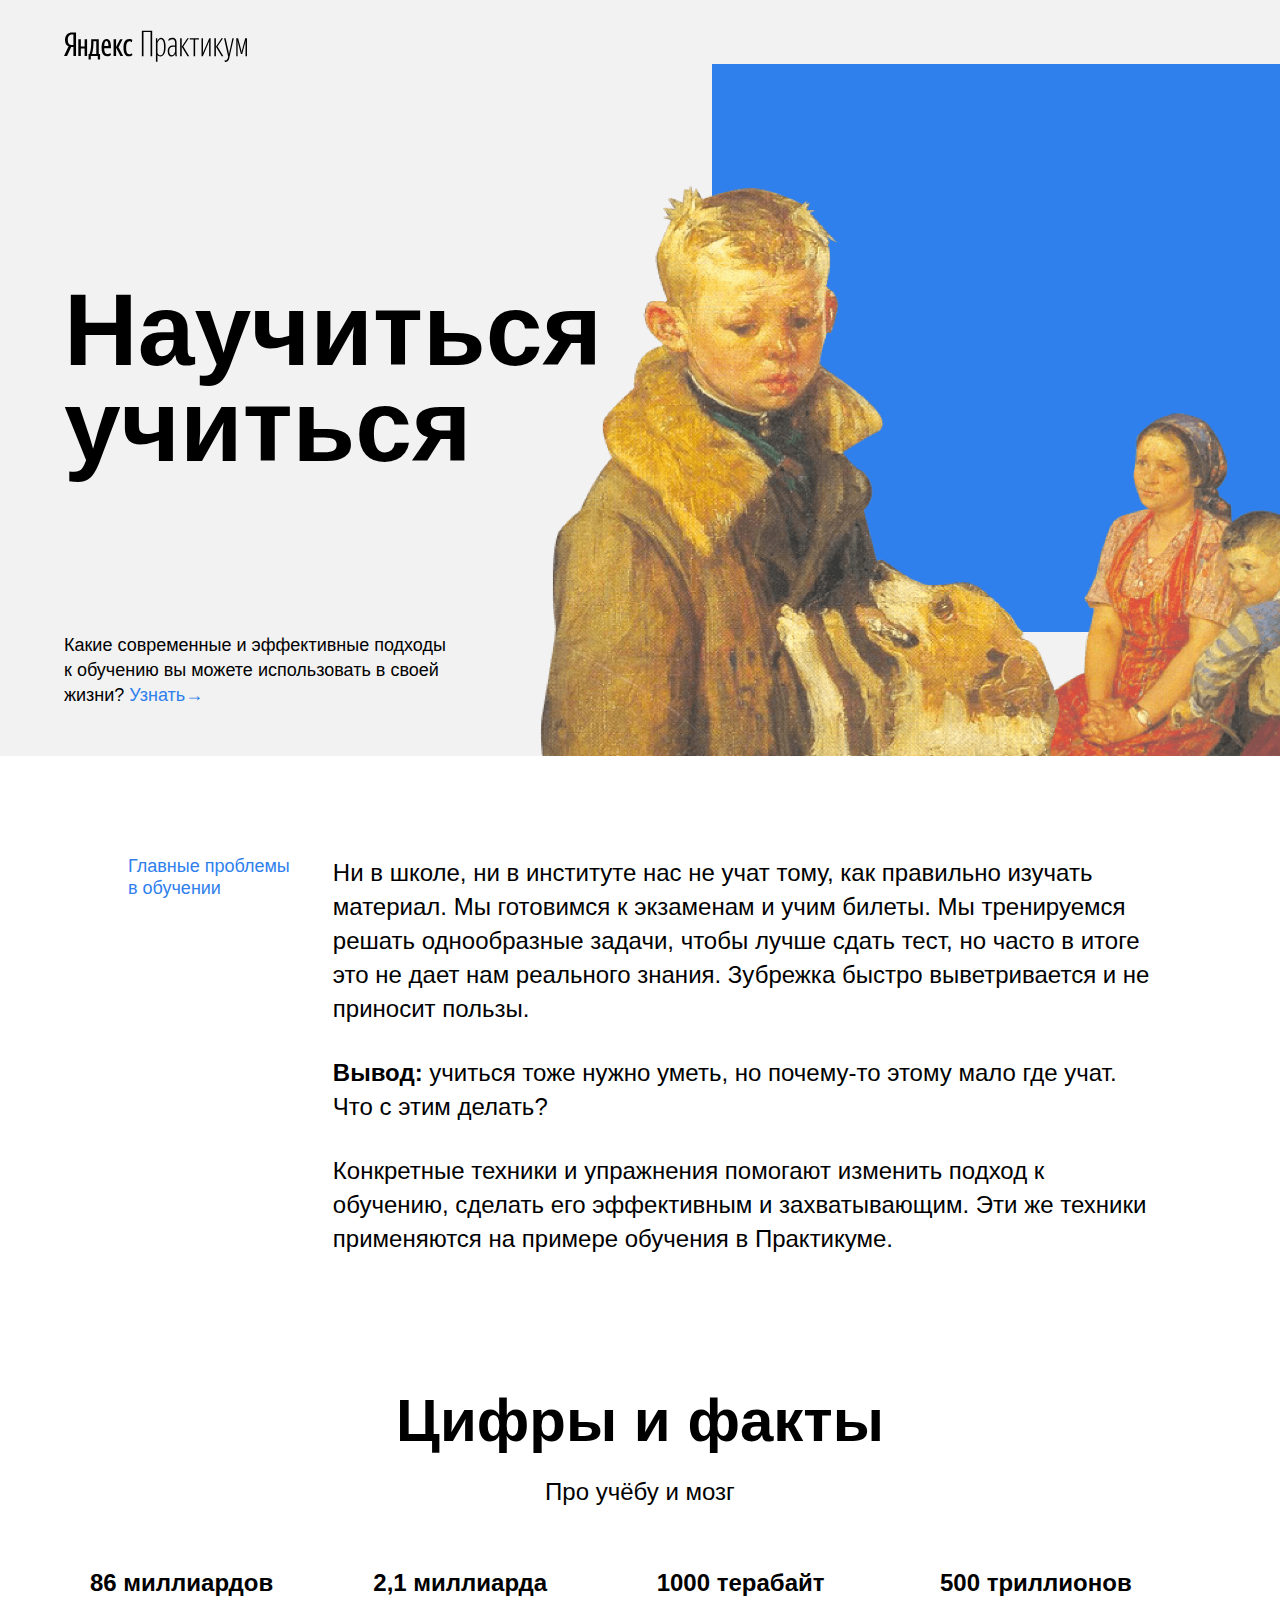
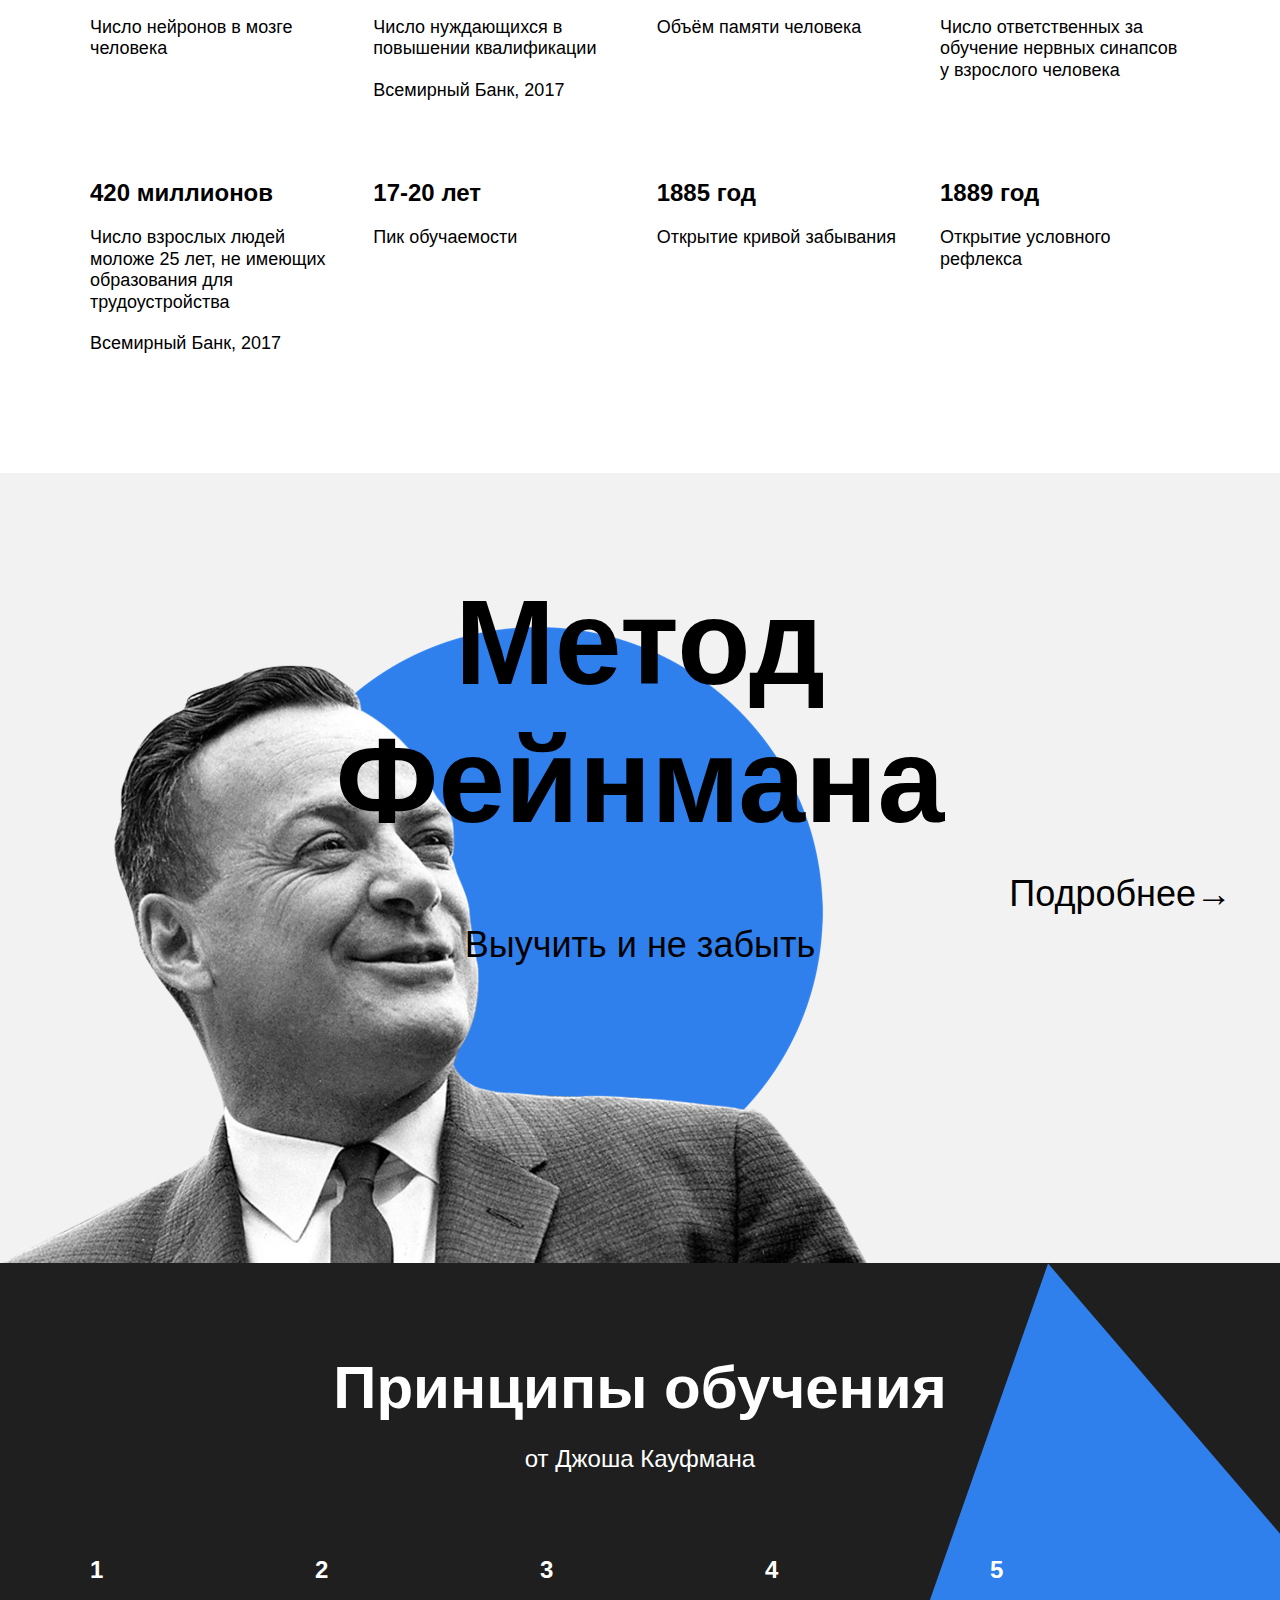
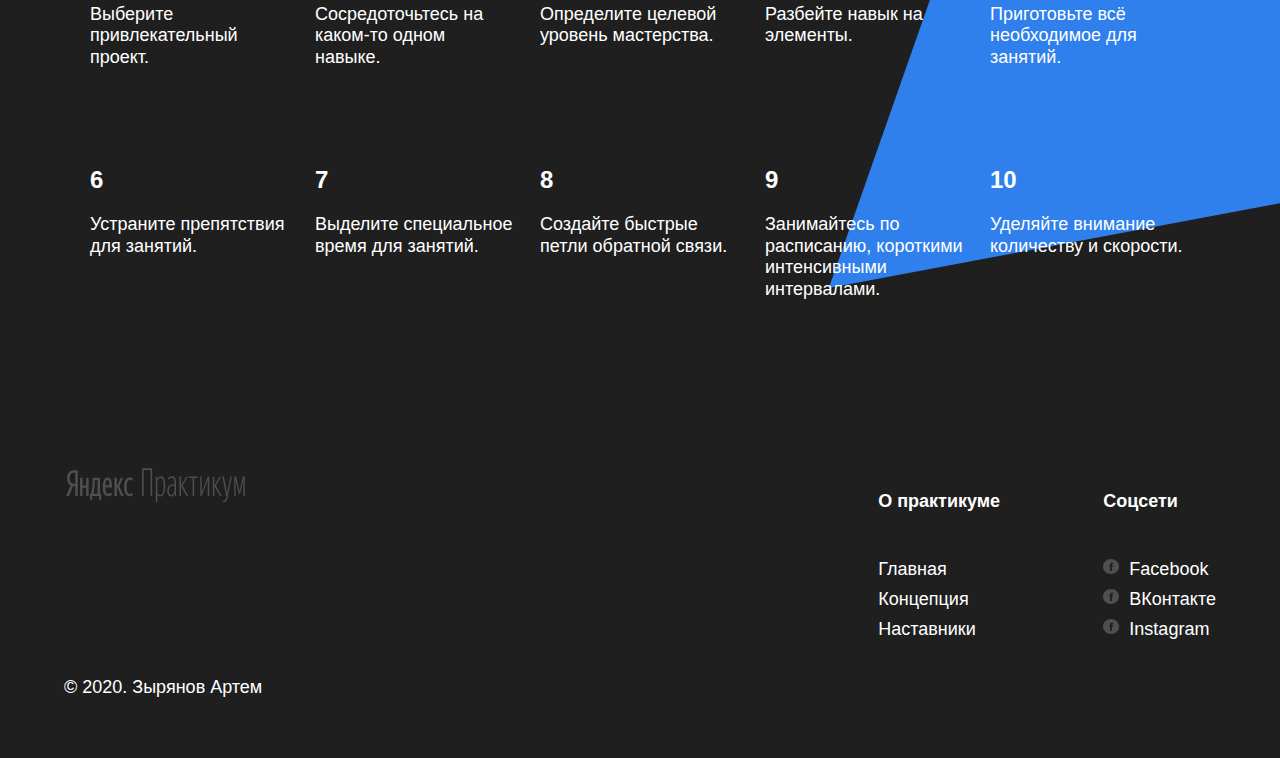
==== commit 9d77d386: "╨Ю╤Б╤В╨░╤В╨╛╤З╨╜╤Л╨╡ ╨┤╨╛╤А╨░╨▒╨╛╤В╨║╨╕" ====
--- a/index.html
+++ b/index.html
@@ -3,7 +3,7 @@
 <head>
   <meta charset="UTF-8">
   <meta name="viewport" content="width=device-width, initial-scale=1.0">
-  <link rel="stylesheet" href="/styles/normalize.css">
+  <link rel="stylesheet" href="./styles/normalize.css">
   <link rel="stylesheet" href="./styles/style.css">
   <title>Научиться учиться</title>
 </head>
@@ -35,7 +35,7 @@
             <span class="two-columns__span-accent">Вывод:</span> учиться
             тоже нужно уметь, но почему-то этому мало где учат. Что с этим
             делать?</p>
-            <p>
+            <p class="two-columns__paragraph">
               Конкретные техники и упражнения помогают изменить подход
               к обучению, сделать его эффективным и захватывающим. Эти же
               техники применяются на примере обучения в Практикуме.</p>
--- a/styles/style.css
+++ b/styles/style.css
@@ -149,7 +149,7 @@
   font-size: 24px;
   font-weight: normal;
   text-align: center;
-  margin-top: 0;
+  margin: 0;
 }
 
 .table{
@@ -160,6 +160,7 @@
   flex-wrap: wrap;
   margin: 0 auto;
   z-index: 2;
+  padding-left: 0;
 }
 .table__cell{
   width: 250px;
@@ -199,6 +200,7 @@
   align-items: center;
 }
 .feynman__title{
+  padding-top: 100px;
   width: 648px;
   line-height: 1.15;
   font-size: 120px;
@@ -239,6 +241,7 @@
   width: 877px;
   height: 877px;
   background-image: url(../images/kaufman-triangle.svg);
+  background-size: contain;
 }
 
 .footer{
@@ -311,4 +314,5 @@
 .footer__link{
   color: white;
   text-decoration: none;
-}
+  padding-left: 0;
+}
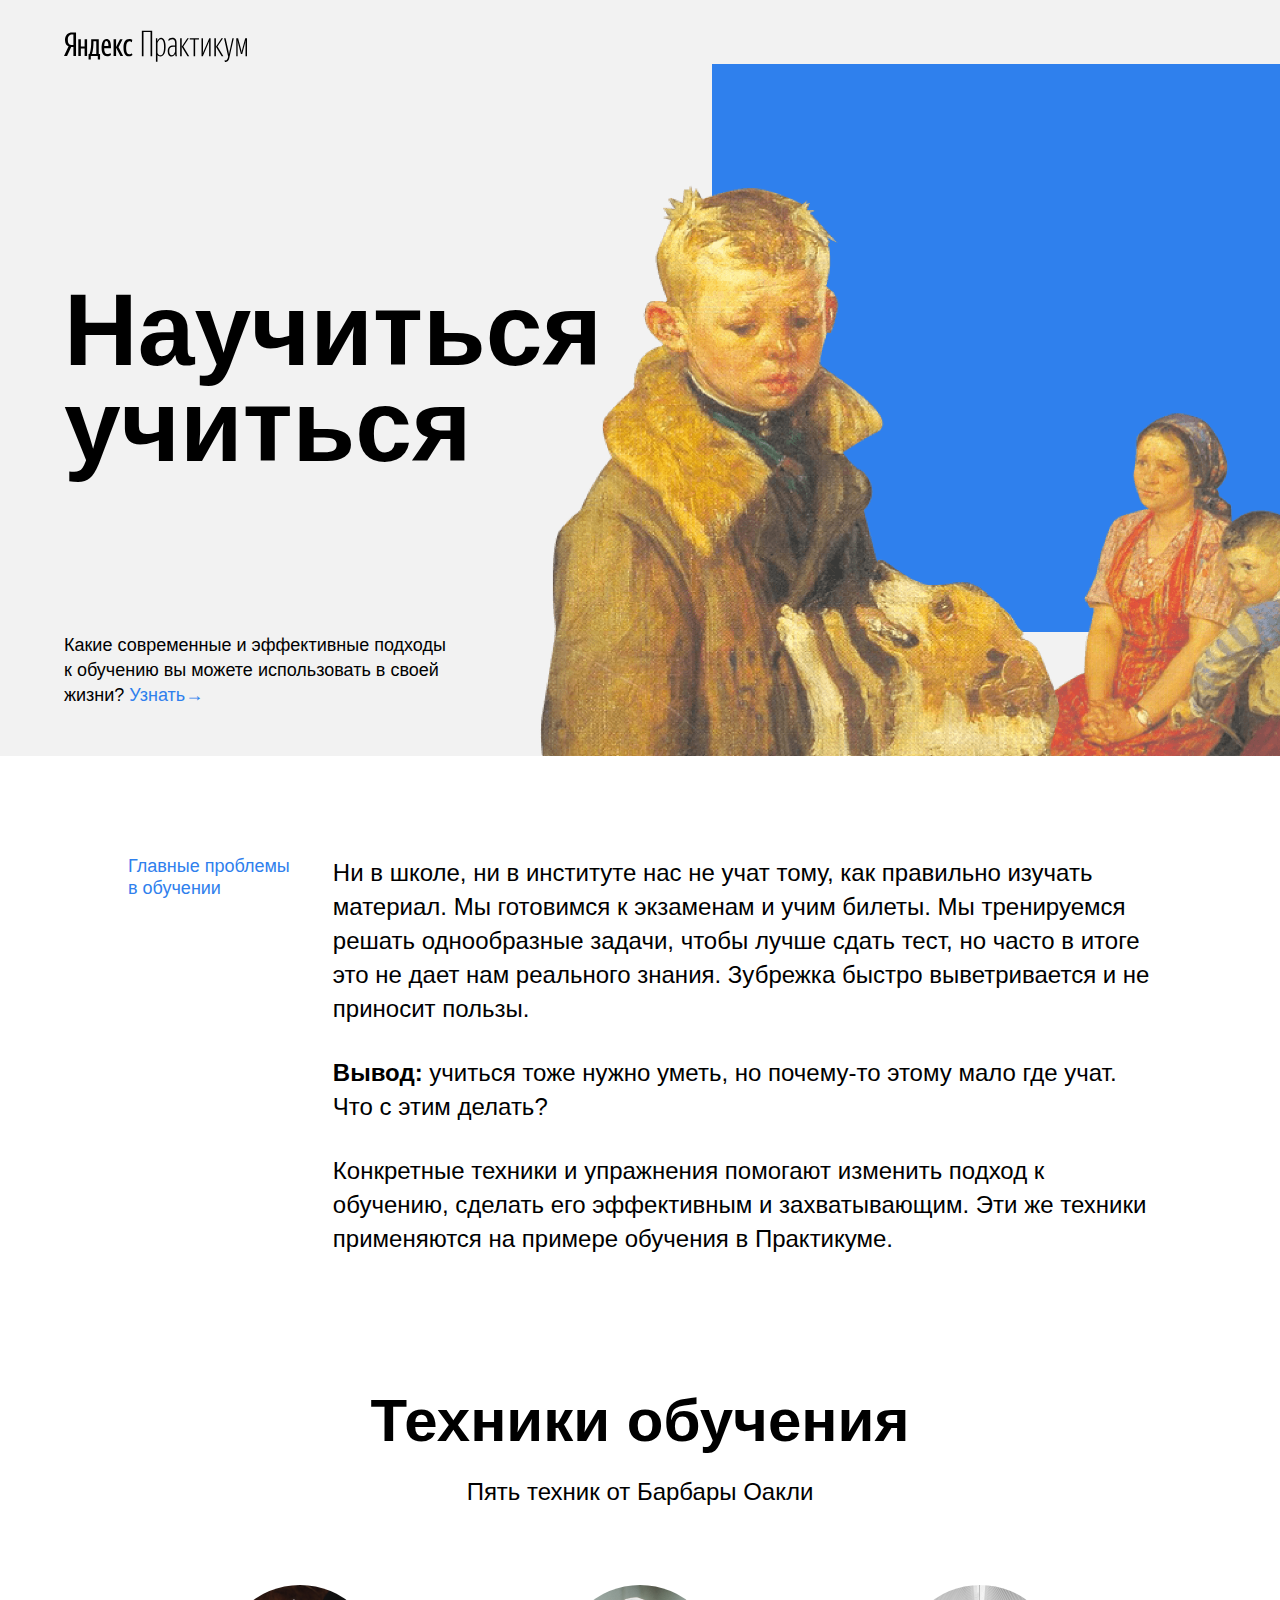
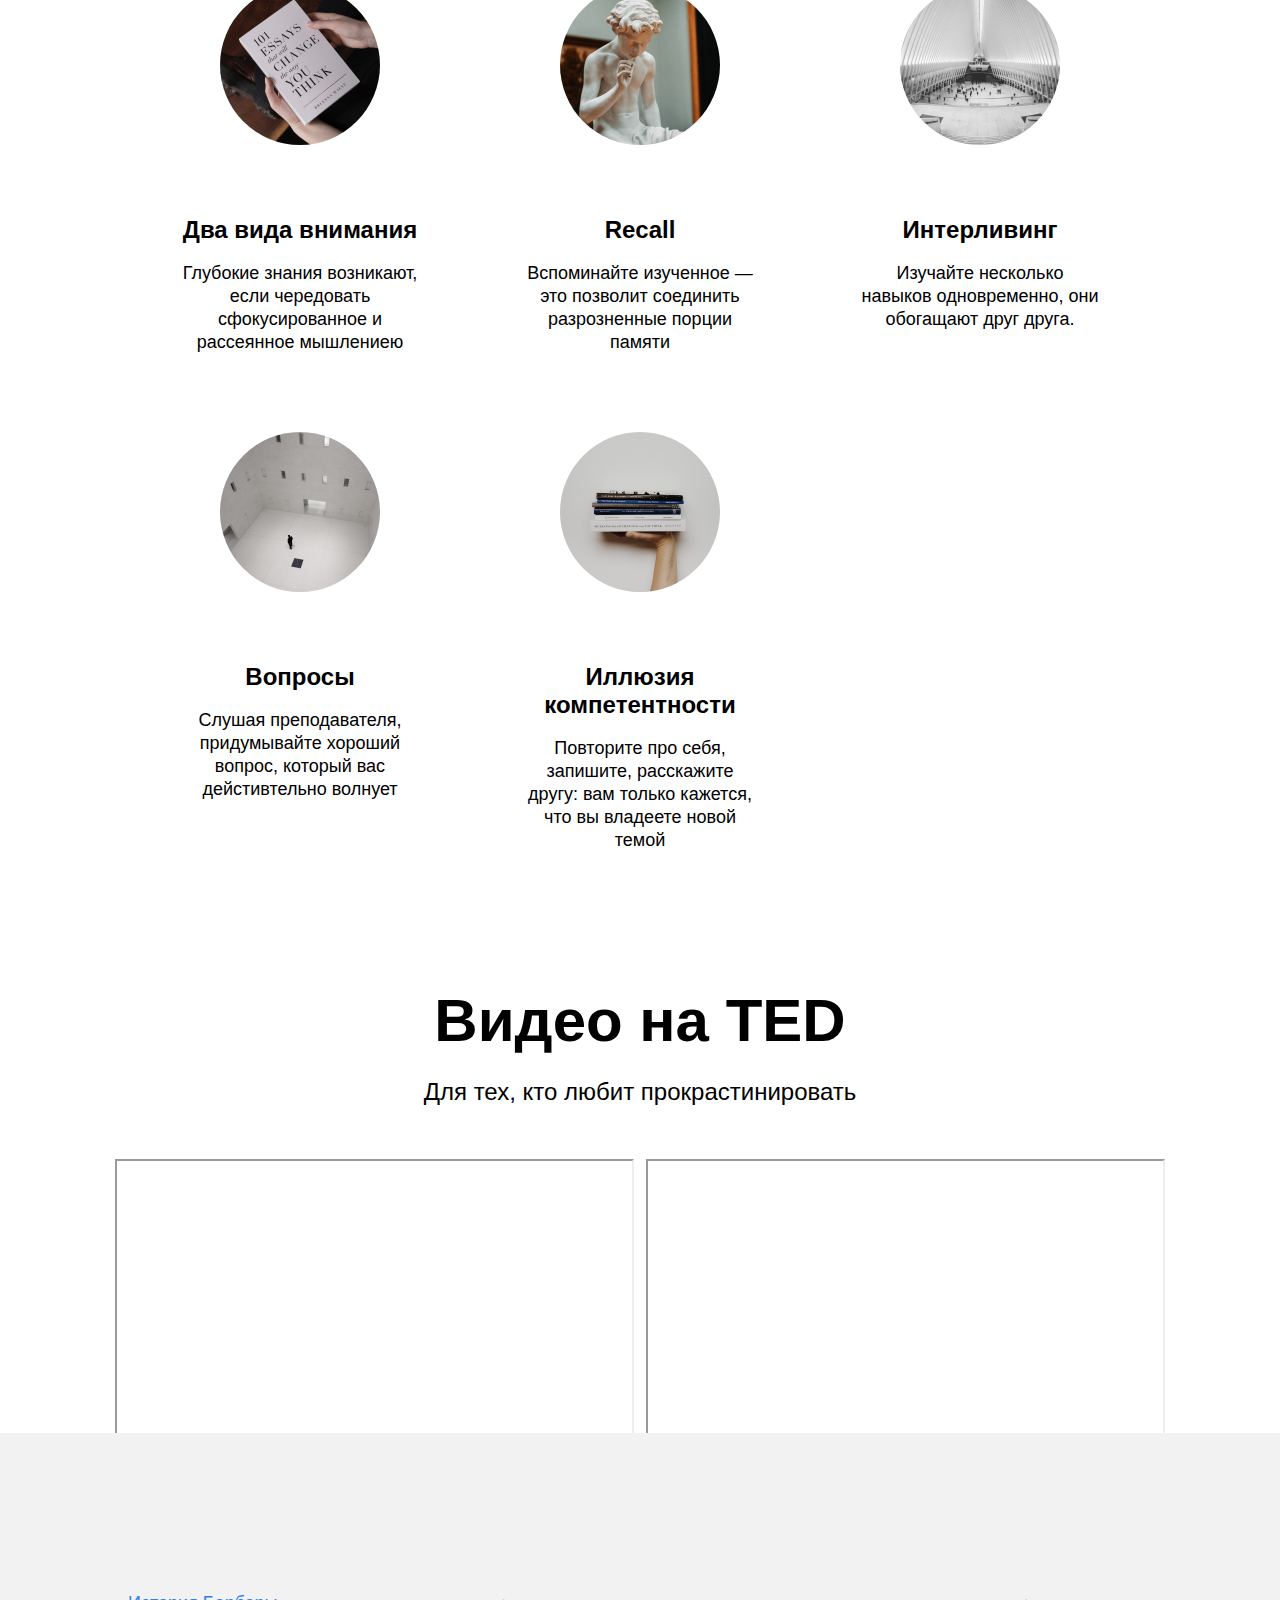
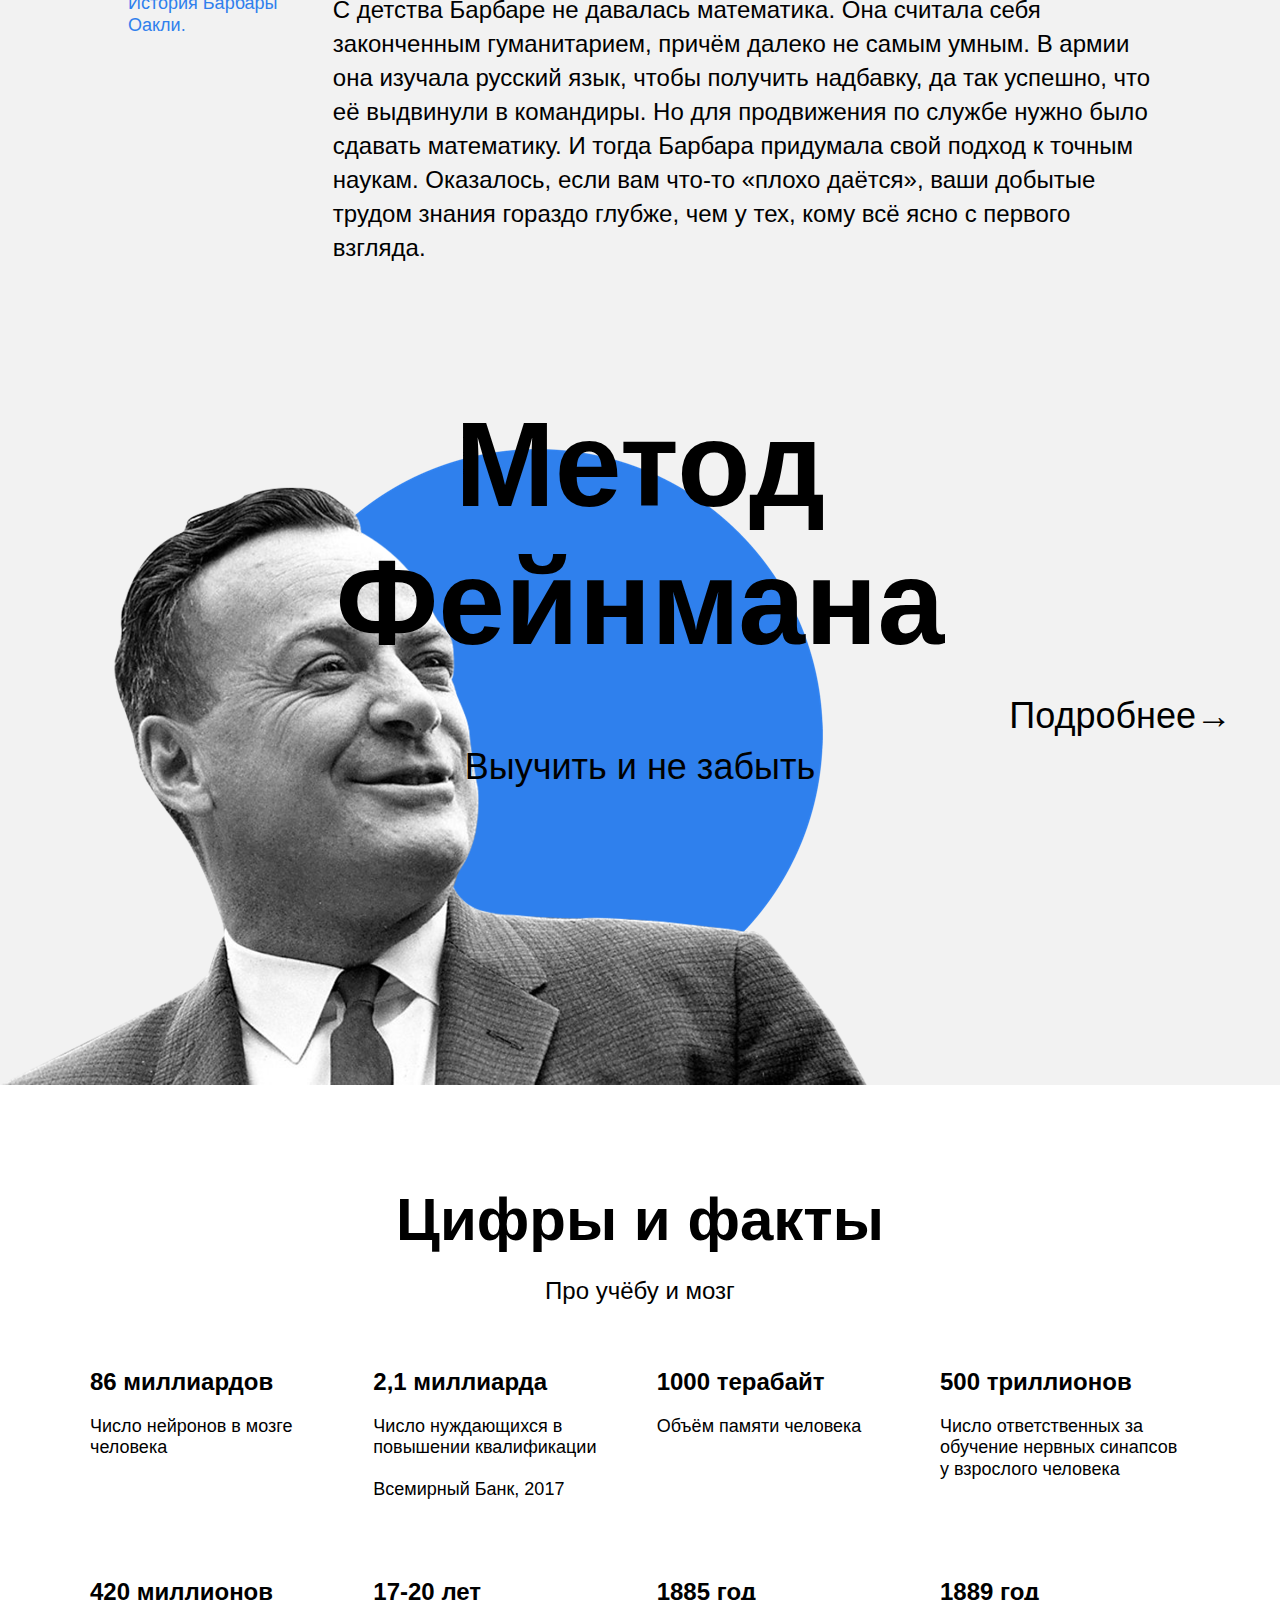
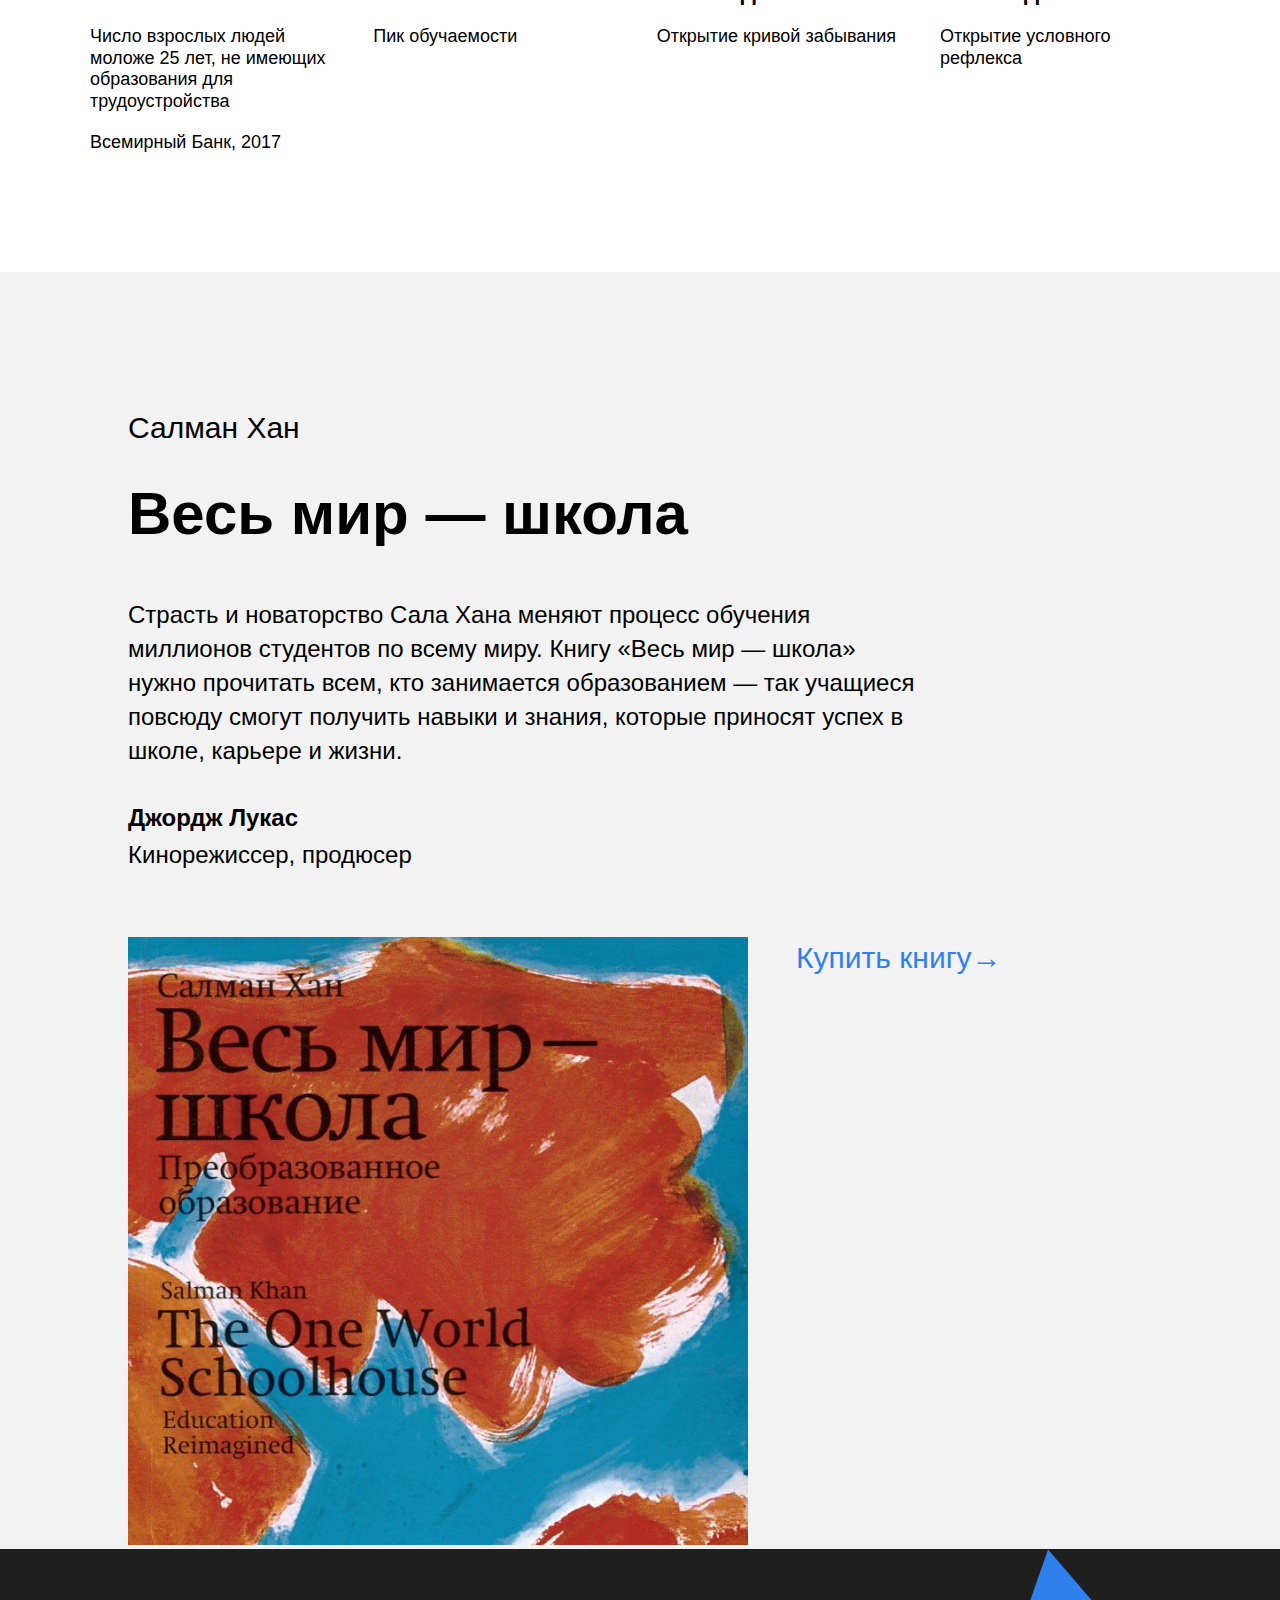
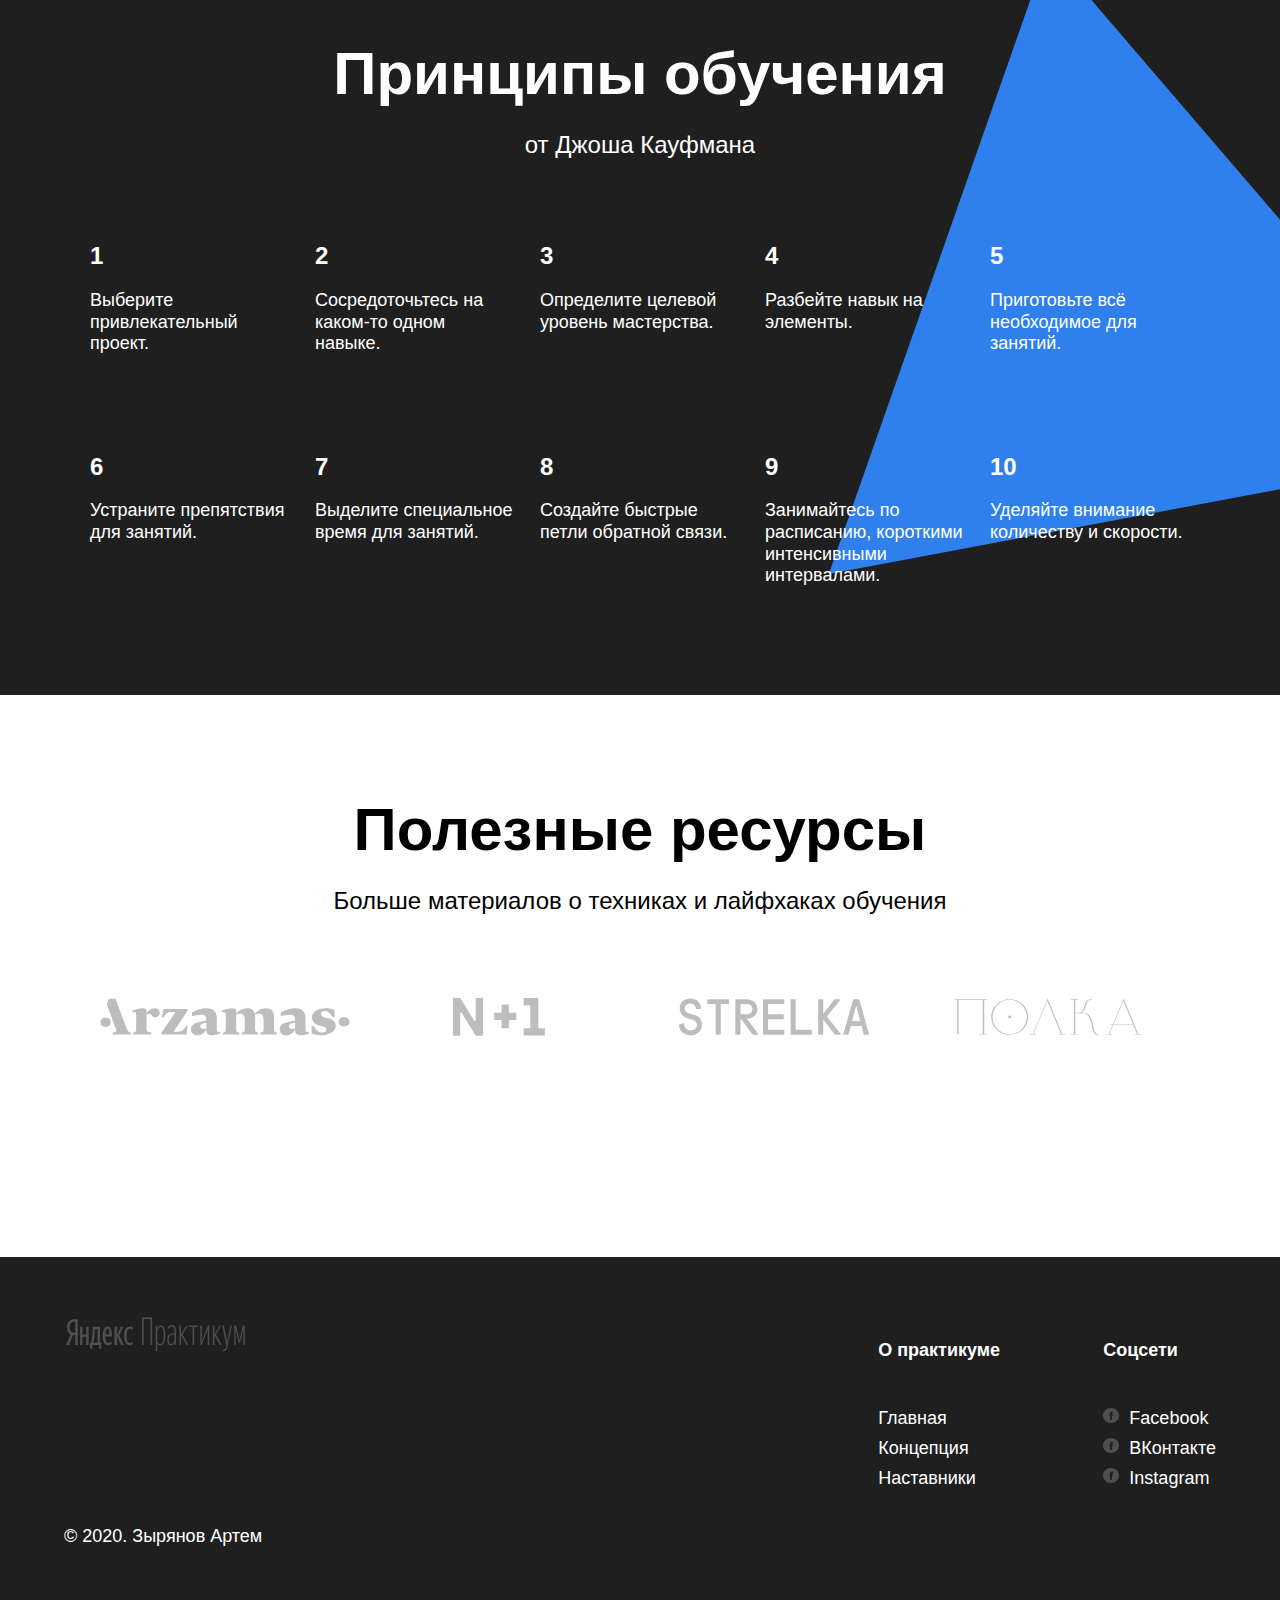
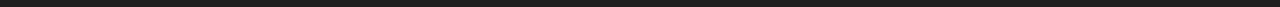
==== commit 7d06cd95: "Исправления второй работы" ====
--- a/index.html
+++ b/index.html
@@ -3,8 +3,7 @@
 <head>
   <meta charset="UTF-8">
   <meta name="viewport" content="width=device-width, initial-scale=1.0">
-  <link rel="stylesheet" href="./styles/normalize.css">
-  <link rel="stylesheet" href="./styles/style.css">
+  <link rel="stylesheet" href="./styles/index.css">
   <title>Научиться учиться</title>
 </head>
 <body>
@@ -17,7 +16,7 @@
           вы можете использовать в своей жизни?
            <a class="header__link" href="#">Узнать&#8594;</a></p>
         <img class="header__main-illustration" src="./images/header-image.png" alt="Опять двойка">
-      <div class="header__square-pic">
+      <div class="header__square-pic animation__rotation">
       </div>
     </header>
     <main class="content">
@@ -43,6 +42,63 @@
           </div>
       </section>
 
+      <section class="techniques">
+        <h2 class="section-title">Техники обучения</h2>
+        <p class="section-subtitle">Пять техник от Барбары Оакли</p>
+        <ul class="cards">
+          <li class="cards__item">
+            <img class="cards__image" src="./images/cards-attention.png" alt="Два вида внимания">
+            <h3 class="cards__title">Два вида внимания</h3>
+            <p class="cards__description">Глубокие знания возникают, если
+              чередовать сфокусированное и рассеянное мышлениею</p>
+            </li>
+            <li class="cards__item">
+            <img class="cards__image" src="./images/cards-recall.png" alt="Recall">
+              <h3 class="cards__title">Recall</h3>
+              <p class="cards__description">Вспоминайте изученное — это
+                позволит соединить разрозненные порции памяти</p>
+              </li>
+              <li class="cards__item">
+            <img class="cards__image" src="./images/cards-interliving.png" alt="Интерливинг">
+                <h3 class="cards__title">Интерливинг</h3>
+                <p class="cards__description">Изучайте несколько навыков одновременно,
+                  они обогащают друг друга.</p>
+                </li>
+              <li class="cards__item">
+            <img class="cards__image" src="./images/cards-question.png" alt="Вопросы">
+                <h3 class="cards__title">Вопросы</h3>
+                <p class="cards__description">Слушая преподавателя,
+                  придумывайте хороший вопрос, который вас дейстивтельно волнует</p>
+                </li>
+              <li class="cards__item">
+            <img class="cards__image" src="./images/cards-competence.png" alt="Иллюзия компетентности">
+                <h3 class="cards__title">Иллюзия компетентности</h3>
+                <p class="cards__description">Повторите про себя, запишите,
+                  расскажите другу: вам только кажется, что вы владеете новой темой</p>
+                </li>
+</ul>
+      </section>
+      <section class="video">
+        <h2 class="section-title">Видео на TED</h2>
+        <p class="section-subtitle">Для тех, кто любит прокрастинировать</p>
+        <ul class="video__iframes">
+         <li><iframe class="video__iframe" src="https://www.youtube.com/embed/arj7oStGLkU"  allowfullscreen></iframe></li>
+         <li><iframe class="video__iframe" src="https://www.youtube.com/embed/5MgBikgcWnY" allowfullscreen></iframe></li>
+        </ul>
+      </section>
+      <section class="oakley">
+<div class="two-columns">
+         <h3 class="two-columns__brief">История Барбары Оакли.</h3>
+          <div class="two-columns__main-text">
+             <p class="two-columns__paragraph">
+              С детства Барбаре не давалась математика. Она считала себя законченным гуманитарием, причём далеко не самым умным. В армии она изучала русский язык, чтобы получить надбавку, да так успешно, что её выдвинули в командиры. Но для продвижения по службе нужно было сдавать математику. И тогда Барбара придумала свой подход к точным наукам. Оказалось, если вам что-то «плохо даётся», ваши добытые трудом знания гораздо глубже, чем у тех, кому всё ясно с первого взгляда.</p>
+          </div>
+          </div>
+      </section>
+      <section class="feynman">
+        <h2 class="feynman__title">Метод Фейнмана</h2>
+        <p class="feynman__subtitle">Выучить и не забыть</p>           <a class="feynman__link" href="#">Подробнее&#8594;</a>
+      </section>
       <section class="digits">
         <h2 class="section-title">Цифры и факты</h2>
         <p class="section-subtitle">Про учёбу и мозг</p>
@@ -84,12 +140,19 @@
           </li>
         </ul>
       </section>
-
-      <section class="feynman">
-        <h2 class="feynman__title">Метод Фейнмана</h2>
-        <p class="feynman__subtitle">Выучить и не забыть</p>           <a class="feynman__link" href="#">Подробнее&#8594;</a>
-      </section>
-
+      <section class="khan">
+        <div class="khan__container">
+          <p class="khan__author">Салман Хан</p>
+          <h3 class="khan__title">Весь мир — школа</h3>
+          <div class="khan__quote">Страсть и новаторство Сала Хана меняют процесс обучения миллионов студентов по всему миру. Книгу «Весь мир — школа» нужно прочитать всем, кто занимается образованием — так учащиеся повсюду смогут получить навыки и знания, которые приносят успех в школе, карьере и жизни.</div>
+          <p class="khan__quote-author">Джордж Лукас</p>
+          <p class="khan__quote-author-subline">Кинорежиссер, продюсер</p>
+          <div class="khan__book-container">
+            <div><img class="khan__book-pic" src="./images/khan-book.jpg" alt="Обложка книги"></div>
+            <div><a class="khan__buy-link" href="#">Купить книгу&#8594;</a></div>
+          </div>
+        </div>
+      </section>
       <section class="kaufman">
         <h2 class="section-title  section-title_theme_dark">Принципы обучения</h2>
         <p class="section-subtitle  section-subtitle_theme_dark">от Джоша Кауфмана</p>
@@ -135,7 +198,17 @@
             <p class="table__text table__text_theme_dark">Уделяйте внимание количеству и скорости.</p>
           </li>
         </ul>
-        <div class="kaufman__triangle"></div>
+        <div class="kaufman__triangle animation__rotation"></div>
+      </section>
+      <section class="resources">
+        <h3 class="section-title">Полезные ресурсы</h3>
+        <p class="section-subtitle">Больше материалов о техниках и лайфхаках обучения</p>
+        <div class="resources__logo-zone">
+            <img class="resources__logo" src="./images//logo/resources-arzamas.svg" alt="Арзамас">
+<img class="resources__logo" src="./images//logo/resources-n1.svg" alt="N+1">
+<img class="resources__logo" src="./images//logo/resources-strelka.svg" alt="Strelka">
+<img class="resources__logo" src="./images//logo/resources-polka.svg" alt="Полка">
+        </div>
       </section>
     </main>
     <footer class="footer">
--- a/styles/index.css
+++ b/styles/index.css
@@ -0,0 +1,67 @@
+﻿@import url(../vendor/normalize.css);
+@import url(../blocks/root/page.css);
+@import url(../blocks/header/header.css);
+@import url(../blocks/header/__title/header__title.css);
+@import url(../blocks/header/__subtitle/header__subtitle.css);
+@import url(../blocks/header/__square-pic/header__square-pic.css);
+@import url(../blocks/animation/animation__rotation.css);
+@import url(../blocks/header/__main-illustration/header__main-illustration.css);
+@import url(../blocks/header/__link/header__link.css);
+@import url(../blocks/description/description.css);
+@import url(../blocks/logo/logo.css);
+@import url(../blocks/logo/_place/logo_place_footer.css);
+@import url(../blocks/logo/_place/logo_place_header.css);
+@import url(../blocks/two-columns/two-columns.css);
+@import url(../blocks/two-columns/__brief/two-columns__brief.css);
+@import url(../blocks/two-columns/__main-text/two-columns__main-text.css);
+@import url(../blocks/two-columns/__paragraph/two-columns__paragraph.css);
+@import url(../blocks/two-columns/__span-accent/two-columns__span-accent.css);
+@import url(../blocks/digits/digits.css);
+@import url(../blocks/section-title/section-title.css);
+@import url(../blocks/section-title/_theme/section-title_theme_dark.css);
+@import url(../blocks/section-subtitle/section-subtitle.css);
+@import url(../blocks/section-subtitle/_theme/section-subtitle_theme_dark.css);
+@import url(../blocks/techniques/techniques.css);
+@import url(../blocks/cards/cards.css);
+@import url(../blocks/cards/__description/cards__description.css);
+@import url(../blocks/cards/__image/cards__image.css);
+@import url(../blocks/cards/__item/cards__item.css);
+@import url(../blocks/cards/__title/cards__title.css);
+@import url(../blocks/video/video.css);
+@import url(../blocks/video/__iframe/video__iframe.css);
+@import url(../blocks/video/__iframes/video__iframes.css);
+@import url(../blocks/table/table.css);
+@import url(../blocks/table/__cell/table__cell.css);
+@import url(../blocks/table/__cell/_theme/table__cell_theme_dark.css);
+@import url(../blocks/table/__heading/table__heading.css);
+@import url(../blocks/table/__text/table__text.css);
+@import url(../blocks/oakley/oakley.css);
+@import url(../blocks/feynman/feynman.css);
+@import url(../blocks/feynman/__link/feynman__link.css);
+@import url(../blocks/feynman/__subtitle/feynman__subtitle.css);
+@import url(../blocks/feynman/__title/feynman__title.css);
+@import url(../blocks/khan/khan.css);
+@import url(../blocks/khan/__author/khan__author.css);
+@import url(../blocks/khan/__book-container/khan__book-container.css);
+@import url(../blocks/khan/__book-pic/khan__book-pic.css);
+@import url(../blocks/khan/__container/khan__container.css);
+@import url(../blocks/khan/__quote/khan__quote.css);
+@import url(../blocks/khan/__quote-author/khan__quote-author.css);
+@import url(../blocks/khan/__quote-author-subline/khan__quote-author-subline.css);
+@import url(../blocks/khan/__title/khan__title.css);
+@import url(../blocks/khan/__buy-link/khan__buy-link.css);
+@import url(../blocks/kaufman/kaufman.css);
+@import url(../blocks/kaufman/__triangle/kaufman__triangle.css);
+@import url(../blocks/resources/resources.css);
+@import url(../blocks/resources/__logo/resources__logo.css);
+@import url(../blocks/resources/__logo-zone/resources__logo-zone.css);
+@import url(../blocks/footer/footer.css);
+@import url(../blocks/footer/__author/footer__author.css);
+@import url(../blocks/footer/__column_content_copyright/footer__column_content_copyright.css);
+@import url(../blocks/footer/__column_content_info/footer__column_content_info.css);
+@import url(../blocks/footer/__column_content_social/footer__column_content_social.css);
+@import url(../blocks/footer/__column-heading/footer__column-heading.css);
+@import url(../blocks/footer/__column-links/footer__column-links.css);
+@import url(../blocks/footer/__social-icon/footer__social-icon.css);
+@import url(../blocks/footer/columns/footer__columns.css);
+@import url(../blocks/footer/__link/footer__link.css);
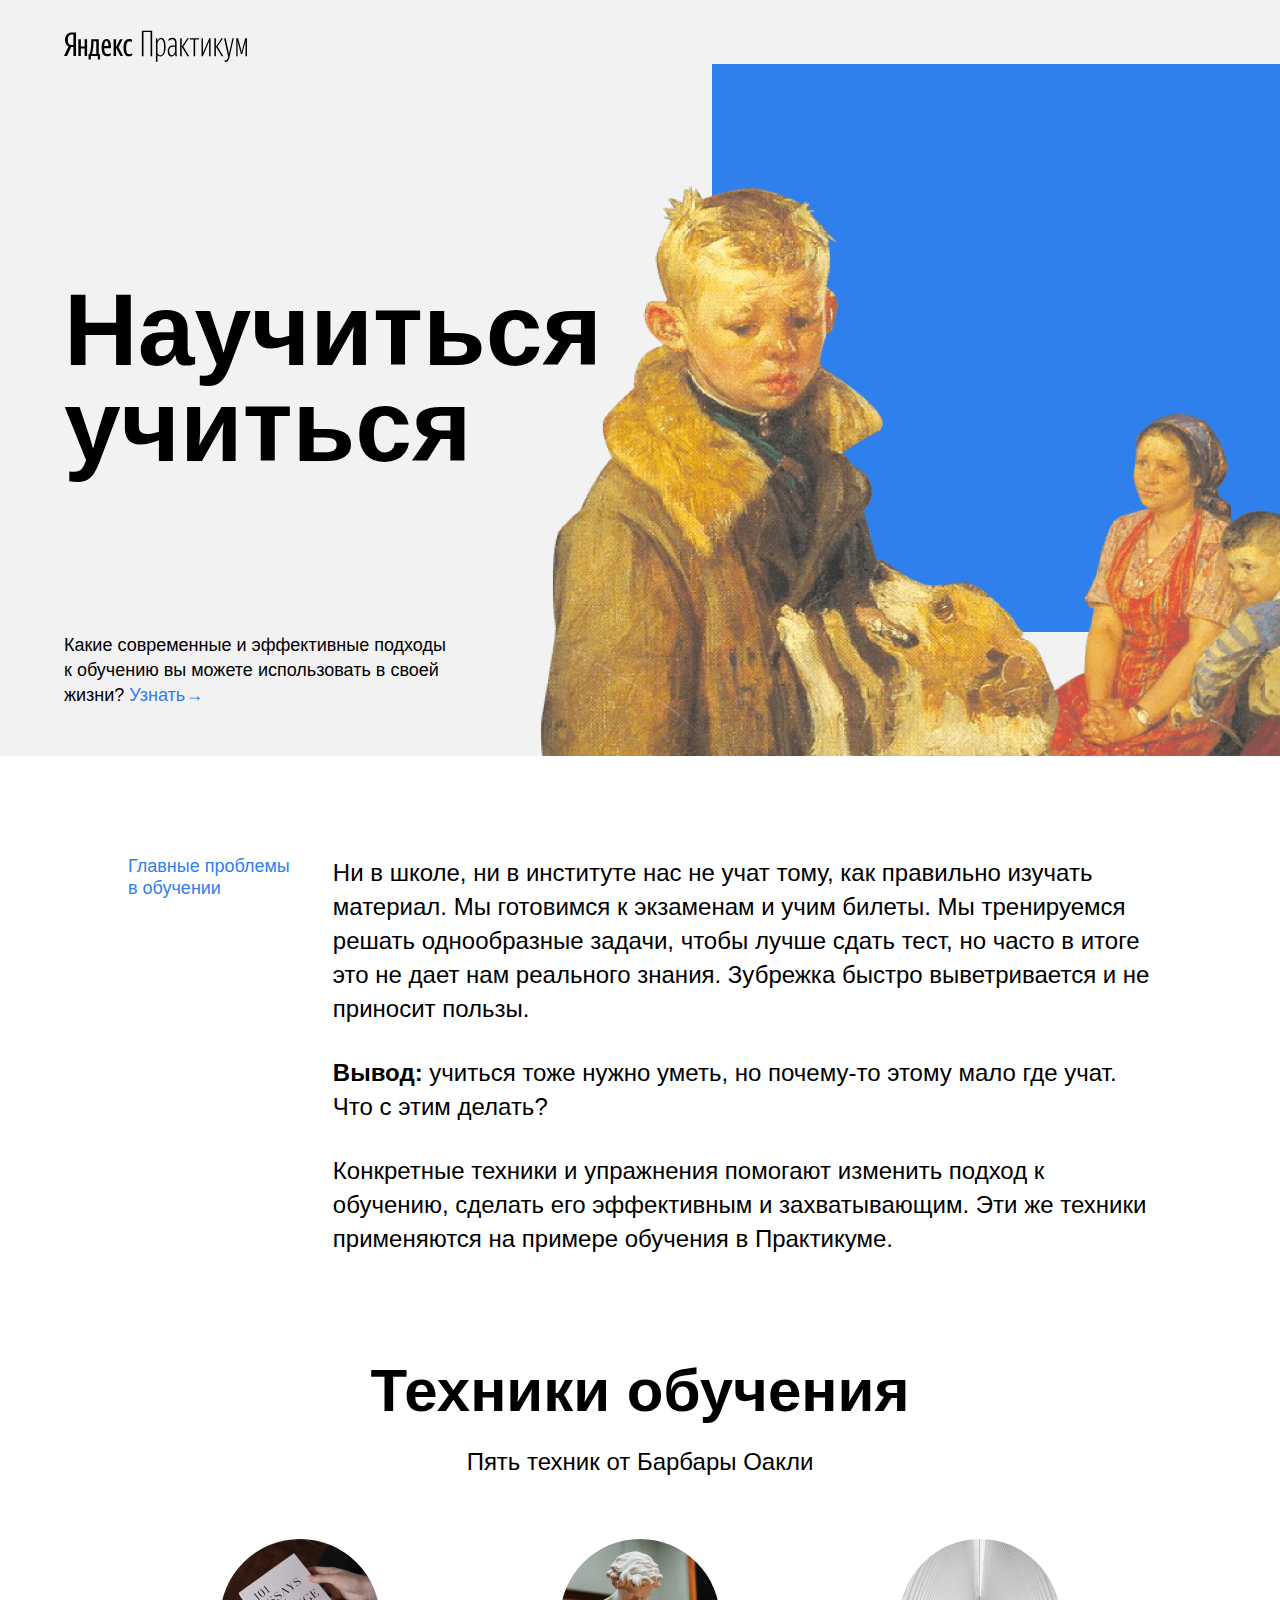
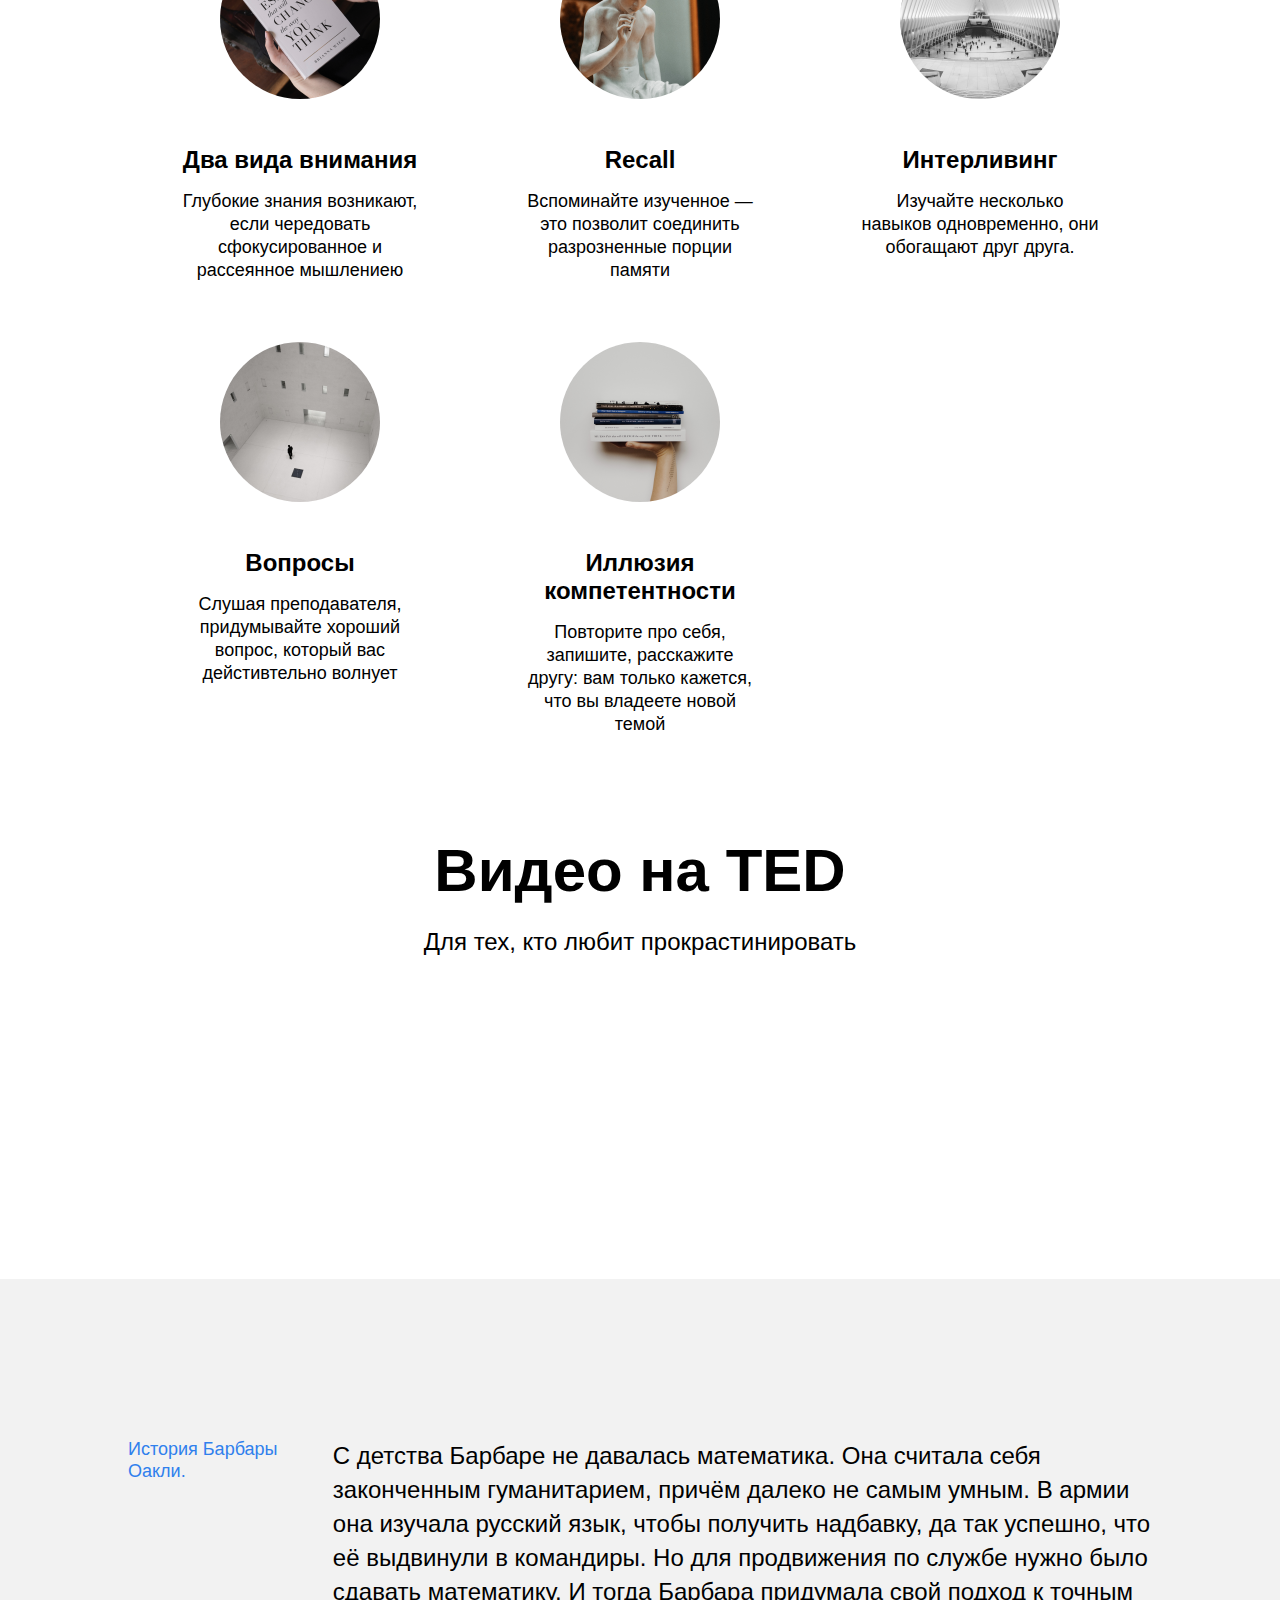
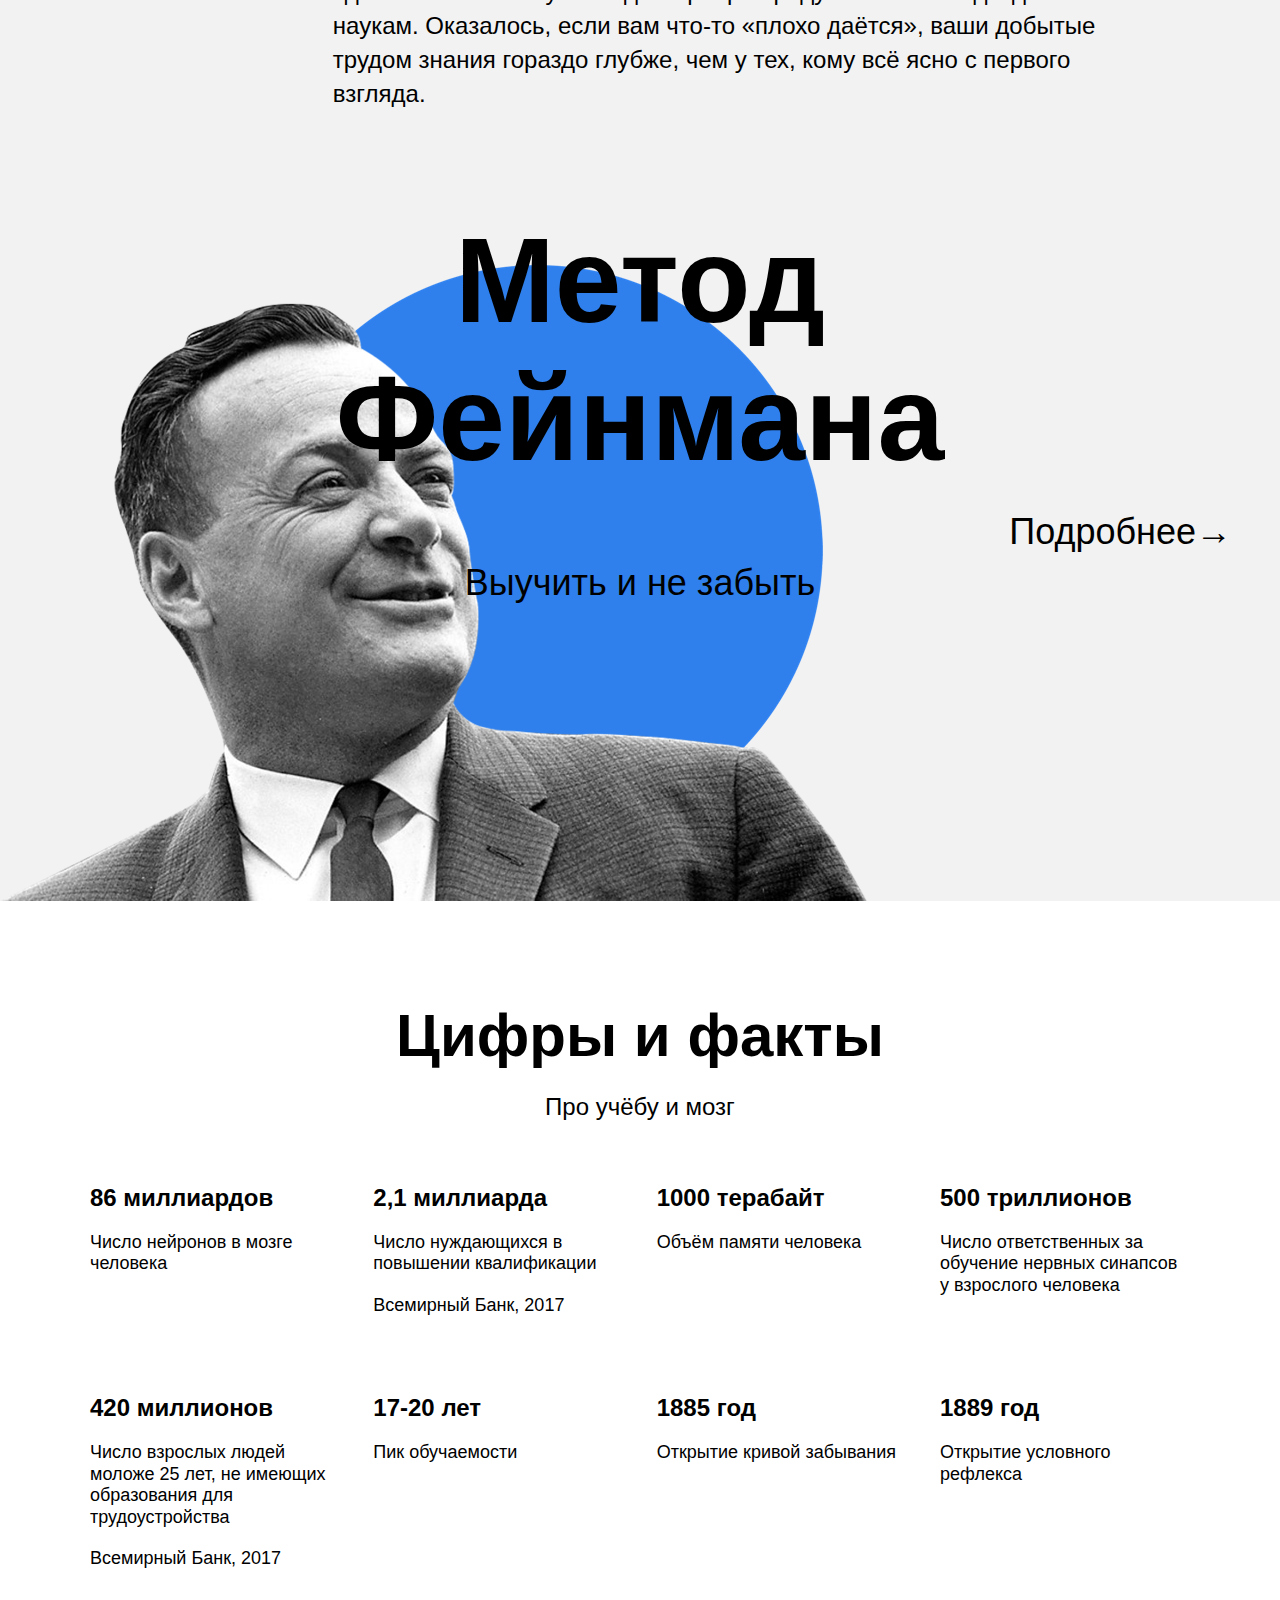
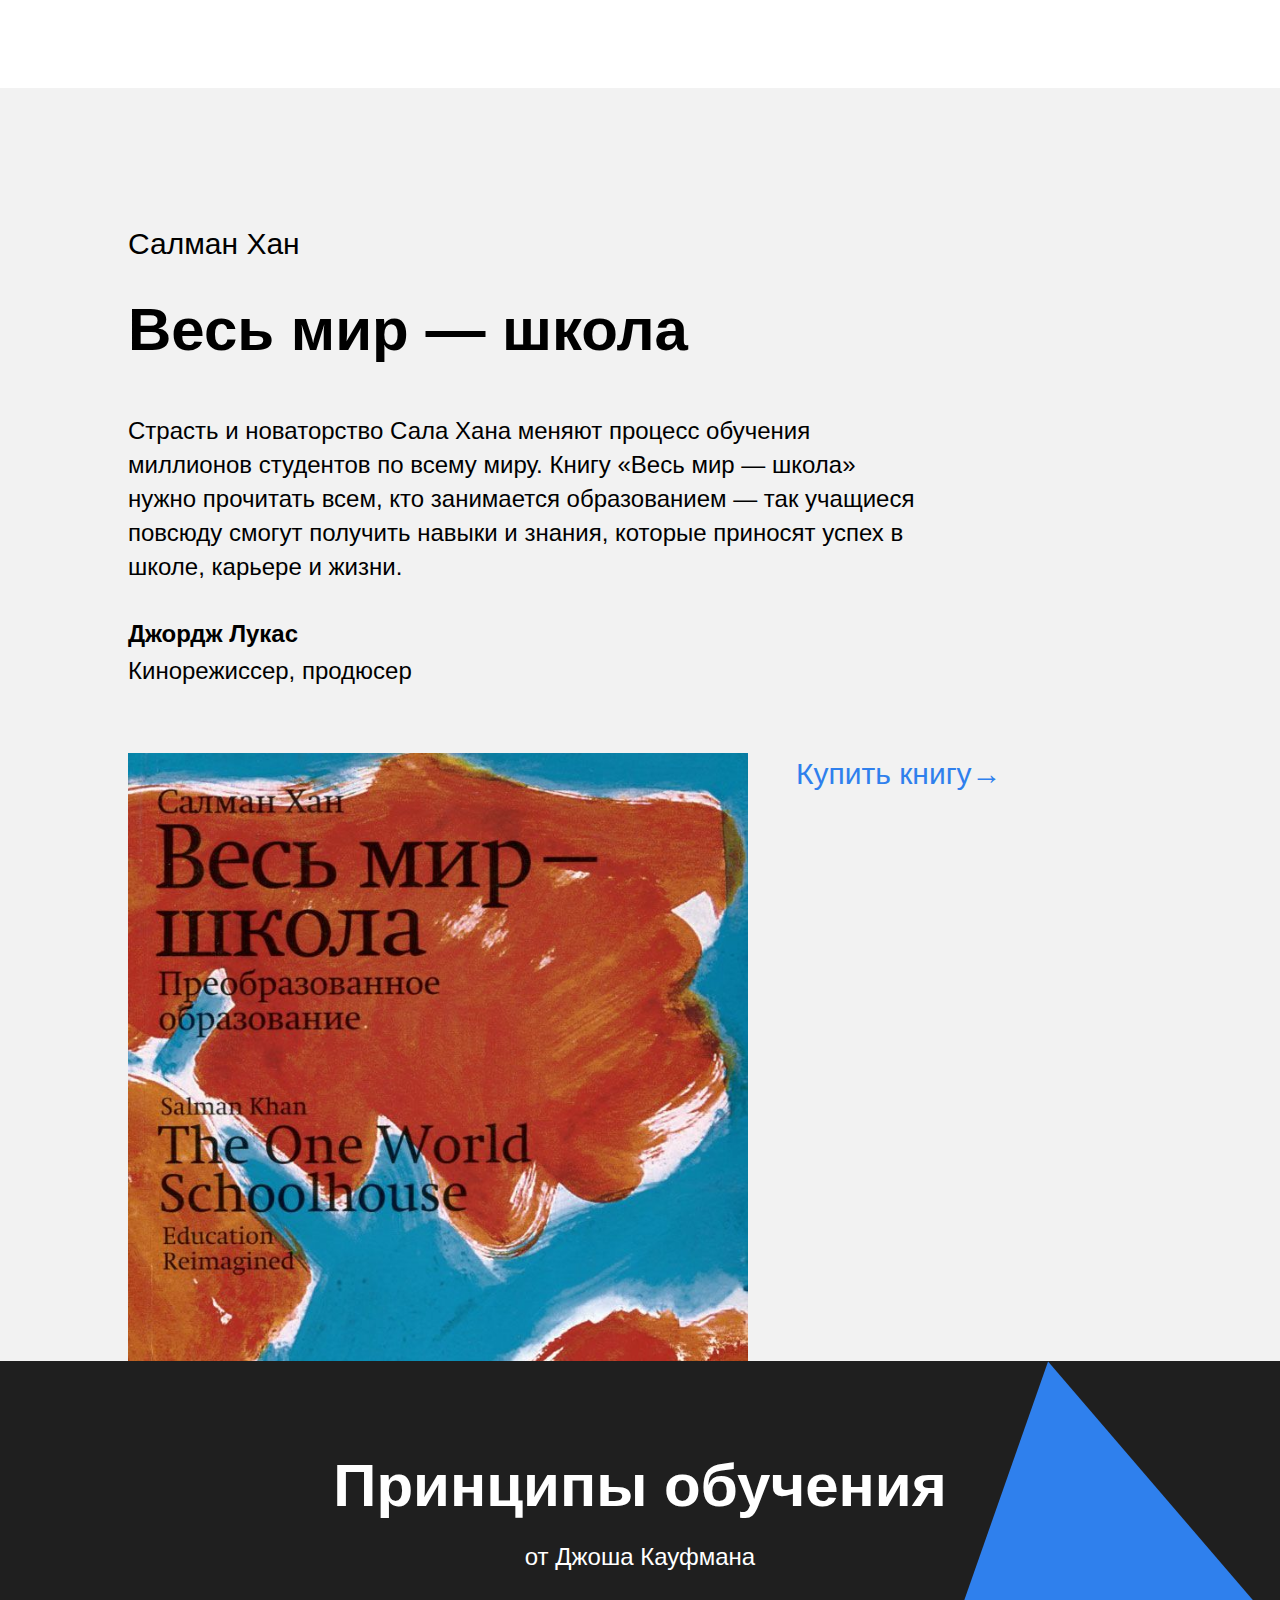
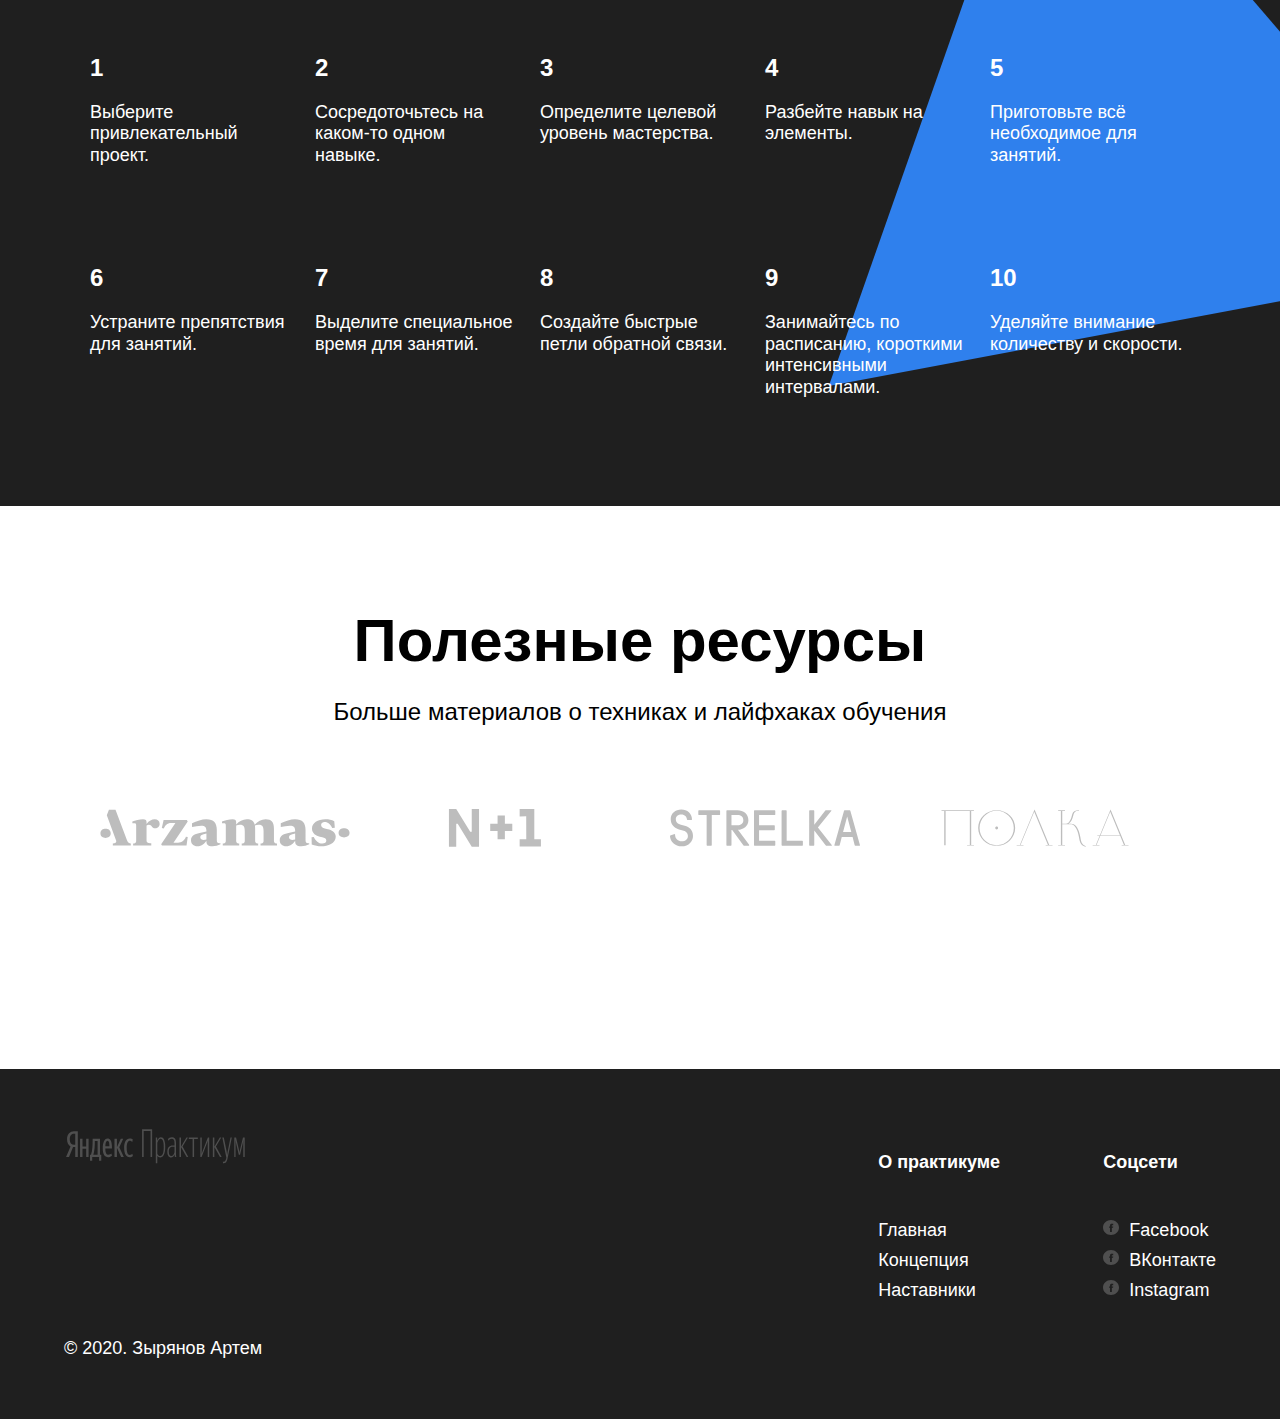
==== commit f48c605e: "Исправление 2 работы во второй раз" ====
--- a/index.html
+++ b/index.html
@@ -16,7 +16,7 @@
           вы можете использовать в своей жизни?
            <a class="header__link" href="#">Узнать&#8594;</a></p>
         <img class="header__main-illustration" src="./images/header-image.png" alt="Опять двойка">
-      <div class="header__square-pic animation__rotation">
+      <div class="header__square-pic rotation">
       </div>
     </header>
     <main class="content">
@@ -144,12 +144,12 @@
         <div class="khan__container">
           <p class="khan__author">Салман Хан</p>
           <h3 class="khan__title">Весь мир — школа</h3>
-          <div class="khan__quote">Страсть и новаторство Сала Хана меняют процесс обучения миллионов студентов по всему миру. Книгу «Весь мир — школа» нужно прочитать всем, кто занимается образованием — так учащиеся повсюду смогут получить навыки и знания, которые приносят успех в школе, карьере и жизни.</div>
+          <blockquote class="khan__quote">Страсть и новаторство Сала Хана меняют процесс обучения миллионов студентов по всему миру. Книгу «Весь мир — школа» нужно прочитать всем, кто занимается образованием — так учащиеся повсюду смогут получить навыки и знания, которые приносят успех в школе, карьере и жизни.</blockquote>
           <p class="khan__quote-author">Джордж Лукас</p>
           <p class="khan__quote-author-subline">Кинорежиссер, продюсер</p>
           <div class="khan__book-container">
-            <div><img class="khan__book-pic" src="./images/khan-book.jpg" alt="Обложка книги"></div>
-            <div><a class="khan__buy-link" href="#">Купить книгу&#8594;</a></div>
+            <img class="khan__book-pic" src="./images/khan-book.jpg" alt="Обложка книги">
+            <a class="khan__buy-link" href="#">Купить книгу&#8594;</a>
           </div>
         </div>
       </section>
@@ -198,17 +198,17 @@
             <p class="table__text table__text_theme_dark">Уделяйте внимание количеству и скорости.</p>
           </li>
         </ul>
-        <div class="kaufman__triangle animation__rotation"></div>
+        <div class="kaufman__triangle rotation"></div>
       </section>
       <section class="resources">
         <h3 class="section-title">Полезные ресурсы</h3>
         <p class="section-subtitle">Больше материалов о техниках и лайфхаках обучения</p>
-        <div class="resources__logo-zone">
-            <img class="resources__logo" src="./images//logo/resources-arzamas.svg" alt="Арзамас">
-<img class="resources__logo" src="./images//logo/resources-n1.svg" alt="N+1">
-<img class="resources__logo" src="./images//logo/resources-strelka.svg" alt="Strelka">
-<img class="resources__logo" src="./images//logo/resources-polka.svg" alt="Полка">
-        </div>
+        <ul class="resources__logo-zone">
+            <li><img class="resources__logo" src="./images/logo/resources-arzamas.svg" alt="Арзамас"></li>
+            <li><img class="resources__logo" src="./images/logo/resources-n1.svg" alt="N+1"></li>
+            <li><img class="resources__logo" src="./images/logo/resources-strelka.svg" alt="Strelka"></li>
+            <li><img class="resources__logo" src="./images/logo/resources-polka.svg" alt="Полка"></li>
+        </ul>
       </section>
     </main>
     <footer class="footer">
@@ -225,14 +225,14 @@
               <li><a class="footer__link" href="#">Наставники</a></li>
           </ul>
         </nav>
-        <div class="footer__column footer__column_content_social">
+        <nav class="footer__column footer__column_content_social">
           <h3 class="footer__column-heading">Соцсети</h3>
           <ul class="footer__column-links">
             <li><a class="footer__link" href="#"><img class="footer__social-icon" src="./images/facebook_color_white.svg" alt="Иконка Фейсбука">Facebook</a></li>
             <li><a class="footer__link" href="#"><img class="footer__social-icon" src="./images/facebook_color_white.svg" alt="Иконка Контакта">ВКонтакте</a></li>
             <li><a class="footer__link" href="#"><img class="footer__social-icon" src="./images/facebook_color_white.svg" alt="Иконка Инстаграма">Instagram</a></li>
           </ul>
-        </div>
+        </nav>
       </div>
     </footer>
   </div>
--- a/styles/index.css
+++ b/styles/index.css
@@ -1,10 +1,11 @@
 ﻿@import url(../vendor/normalize.css);
-@import url(../blocks/root/page.css);
+@import url(../blocks/page/page.css);
+@import url(../blocks/content/content.css);
 @import url(../blocks/header/header.css);
 @import url(../blocks/header/__title/header__title.css);
 @import url(../blocks/header/__subtitle/header__subtitle.css);
 @import url(../blocks/header/__square-pic/header__square-pic.css);
-@import url(../blocks/animation/animation__rotation.css);
+@import url(../blocks/rotation/rotation.css);
 @import url(../blocks/header/__main-illustration/header__main-illustration.css);
 @import url(../blocks/header/__link/header__link.css);
 @import url(../blocks/description/description.css);
@@ -34,7 +35,9 @@
 @import url(../blocks/table/__cell/table__cell.css);
 @import url(../blocks/table/__cell/_theme/table__cell_theme_dark.css);
 @import url(../blocks/table/__heading/table__heading.css);
+@import url(../blocks/table/__heading/_theme/table__heading_theme_dark.css);
 @import url(../blocks/table/__text/table__text.css);
+@import url(../blocks/table/__text/_theme/table__text_theme_dark.css);
 @import url(../blocks/oakley/oakley.css);
 @import url(../blocks/feynman/feynman.css);
 @import url(../blocks/feynman/__link/feynman__link.css);
@@ -57,11 +60,12 @@
 @import url(../blocks/resources/__logo-zone/resources__logo-zone.css);
 @import url(../blocks/footer/footer.css);
 @import url(../blocks/footer/__author/footer__author.css);
-@import url(../blocks/footer/__column_content_copyright/footer__column_content_copyright.css);
-@import url(../blocks/footer/__column_content_info/footer__column_content_info.css);
-@import url(../blocks/footer/__column_content_social/footer__column_content_social.css);
 @import url(../blocks/footer/__column-heading/footer__column-heading.css);
 @import url(../blocks/footer/__column-links/footer__column-links.css);
 @import url(../blocks/footer/__social-icon/footer__social-icon.css);
-@import url(../blocks/footer/columns/footer__columns.css);
+@import url(../blocks/footer/__columns/footer__columns.css);
+@import url(../blocks/footer/__column/footer__column.css);
+@import url(../blocks/footer/__column/_content/footer__column_content_copyright.css);
+@import url(../blocks/footer/__column/_content/footer__column_content_info.css);
+@import url(../blocks/footer/__column/_content/footer__column_content_social.css);
 @import url(../blocks/footer/__link/footer__link.css);
